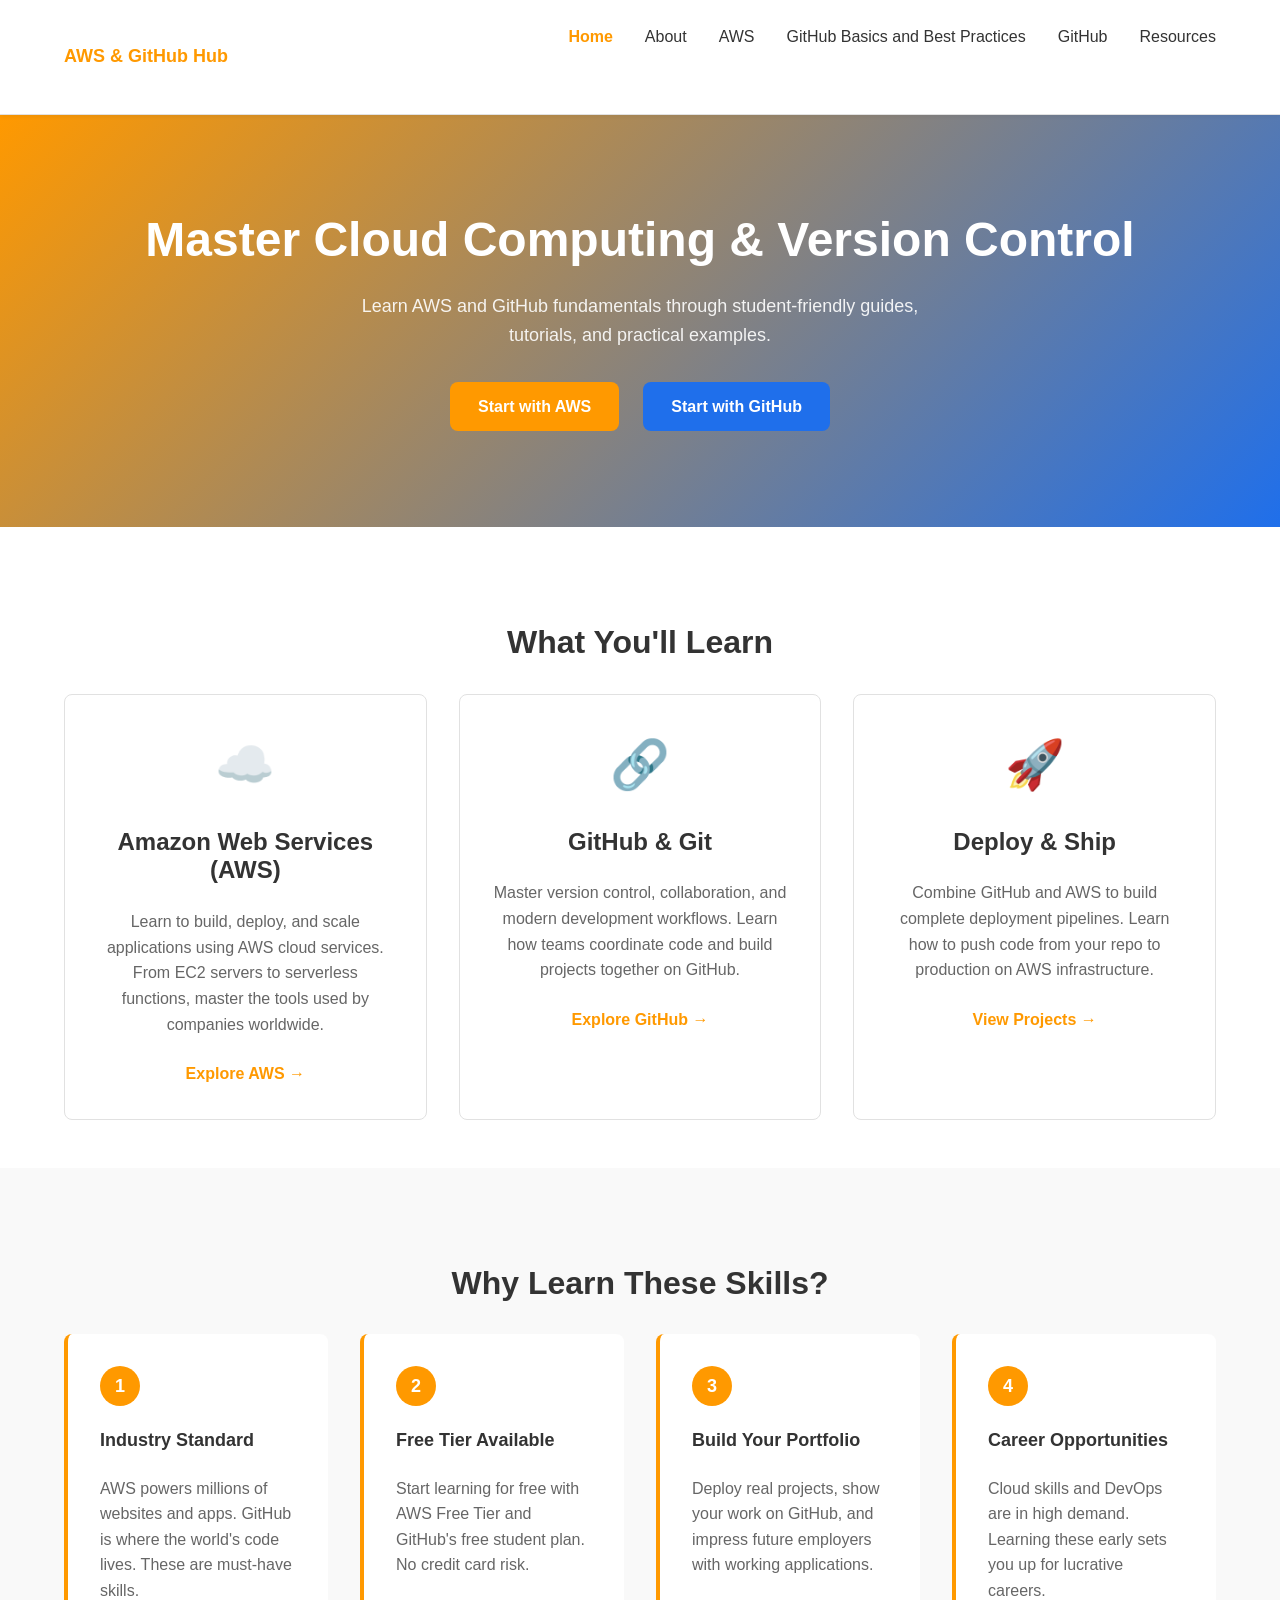
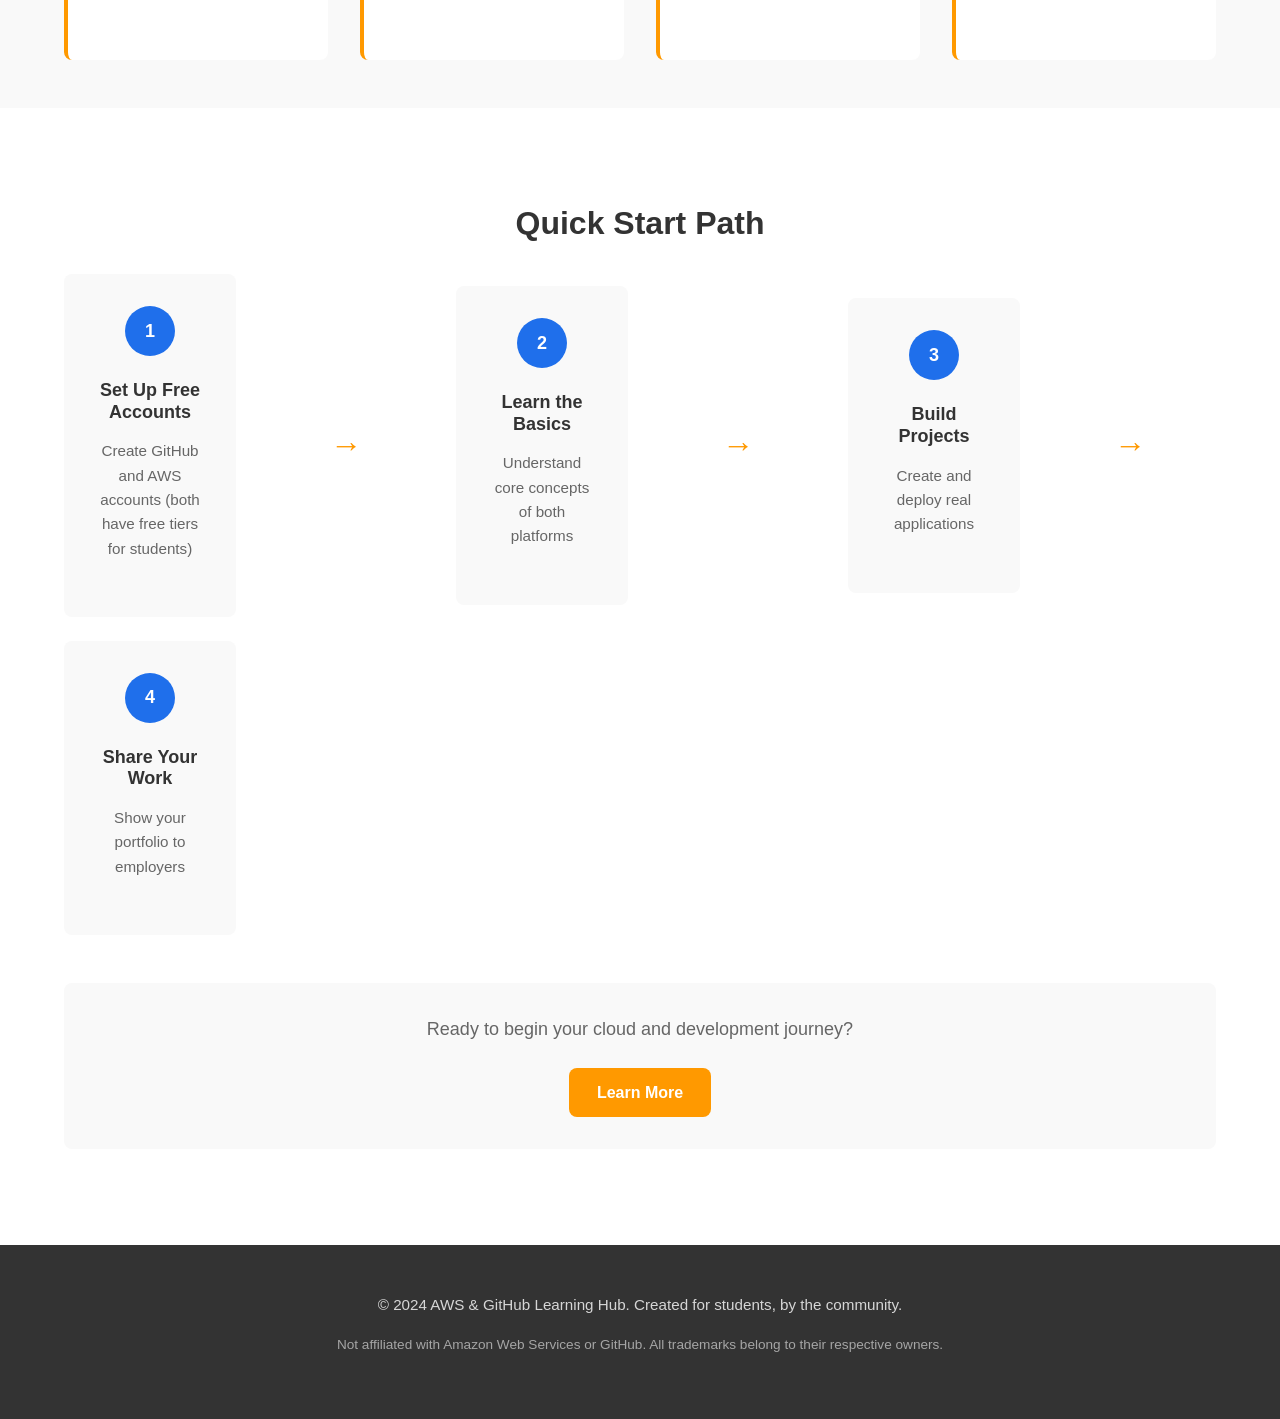
==== index.html @ fd75f3f4 "update index.html" ====
<!doctype html>
<html lang="en">
  <head>
    <meta charset="UTF-8" />
    <meta name="viewport" content="width=device-width, initial-scale=1.0" />
    <meta
      name="description"
      content="Learn AWS and GitHub - A comprehensive guide for students"
    />
    <title>AWS & GitHub Learning Hub | For Students</title>
    <link rel="stylesheet" href="styles.css" />
  </head>
  <body>
    <!-- Navigation -->
    <nav class="navbar">
      <div class="container">
        <div class="nav-wrapper">
          <a href="index.html" class="logo">AWS & GitHub Hub</a>
          <button class="menu-toggle" id="menuToggle" aria-label="Toggle menu">
            <span></span>
            <span></span>
            <span></span>
          </button>
          <ul class="nav-menu" id="navMenu">
            <li><a href="index.html">Home</a></li>
            <li><a href="about.html">About</a></li>
            <li><a href="aws.html">AWS</a></li>
            <li><a href="git.html">GitHub Basics and Best Practices</a></li>
            <li><a href="github.html">GitHub</a></li>
            <li><a href="resources.html">Resources</a></li>
          </ul>
        </div>
      </div>
    </nav>

    <!-- Hero Section -->
    <section class="hero">
      <div class="container">
        <div class="hero-content">
          <h1>Master Cloud Computing & Version Control</h1>
          <p>
            Learn AWS and GitHub fundamentals through student-friendly guides,
            tutorials, and practical examples.
          </p>
          <div class="hero-buttons">
            <a href="aws.html" class="btn btn-primary">Start with AWS</a>
            <a href="github.html" class="btn btn-secondary"
              >Start with GitHub</a
            >
          </div>
        </div>
      </div>
    </section>

    <!-- Quick Overview -->
    <section class="overview">
      <div class="container">
        <h2>What You'll Learn</h2>
        <div class="cards-grid">
          <!-- AWS Card -->
          <div class="card">
            <div class="card-icon">☁️</div>
            <h3>Amazon Web Services (AWS)</h3>
            <p>
              Learn to build, deploy, and scale applications using AWS cloud
              services. From EC2 servers to serverless functions, master the
              tools used by companies worldwide.
            </p>
            <a href="aws.html" class="card-link">Explore AWS →</a>
          </div>

          <!-- GitHub Card -->
          <div class="card">
            <div class="card-icon">🔗</div>
            <h3>GitHub & Git</h3>
            <p>
              Master version control, collaboration, and modern development
              workflows. Learn how teams coordinate code and build projects
              together on GitHub.
            </p>
            <a href="github.html" class="card-link">Explore GitHub →</a>
          </div>

          <!-- Integration Card -->
          <div class="card">
            <div class="card-icon">🚀</div>
            <h3>Deploy & Ship</h3>
            <p>
              Combine GitHub and AWS to build complete deployment pipelines.
              Learn how to push code from your repo to production on AWS
              infrastructure.
            </p>
            <a href="resources.html" class="card-link">View Projects →</a>
          </div>
        </div>
      </div>
    </section>

    <!-- Why Learn Section -->
    <section class="why-learn">
      <div class="container">
        <h2>Why Learn These Skills?</h2>
        <div class="reasons-grid">
          <div class="reason">
            <div class="reason-number">1</div>
            <h4>Industry Standard</h4>
            <p>
              AWS powers millions of websites and apps. GitHub is where the
              world's code lives. These are must-have skills.
            </p>
          </div>
          <div class="reason">
            <div class="reason-number">2</div>
            <h4>Free Tier Available</h4>
            <p>
              Start learning for free with AWS Free Tier and GitHub's free
              student plan. No credit card risk.
            </p>
          </div>
          <div class="reason">
            <div class="reason-number">3</div>
            <h4>Build Your Portfolio</h4>
            <p>
              Deploy real projects, show your work on GitHub, and impress future
              employers with working applications.
            </p>
          </div>
          <div class="reason">
            <div class="reason-number">4</div>
            <h4>Career Opportunities</h4>
            <p>
              Cloud skills and DevOps are in high demand. Learning these early
              sets you up for lucrative careers.
            </p>
          </div>
        </div>
      </div>
    </section>

    <!-- Getting Started -->
    <section class="getting-started">
      <div class="container">
        <h2>Quick Start Path</h2>
        <div class="path-steps">
          <div class="step">
            <div class="step-number">1</div>
            <h4>Set Up Free Accounts</h4>
            <p>
              Create GitHub and AWS accounts (both have free tiers for students)
            </p>
          </div>
          <div class="step-arrow">→</div>
          <div class="step">
            <div class="step-number">2</div>
            <h4>Learn the Basics</h4>
            <p>Understand core concepts of both platforms</p>
          </div>
          <div class="step-arrow">→</div>
          <div class="step">
            <div class="step-number">3</div>
            <h4>Build Projects</h4>
            <p>Create and deploy real applications</p>
          </div>
          <div class="step-arrow">→</div>
          <div class="step">
            <div class="step-number">4</div>
            <h4>Share Your Work</h4>
            <p>Show your portfolio to employers</p>
          </div>
        </div>
        <div class="cta-section">
          <p>Ready to begin your cloud and development journey?</p>
          <a href="about.html" class="btn btn-primary">Learn More</a>
        </div>
      </div>
    </section>

    <!-- Footer -->
    <footer class="footer">
      <div class="container">
        <p>
          &copy; 2024 AWS & GitHub Learning Hub. Created for students, by the
          community.
        </p>
        <p>
          Not affiliated with Amazon Web Services or GitHub. All trademarks
          belong to their respective owners.
        </p>
      </div>
    </footer>

    <script src="script.js"></script>
  </body>
</html>
---- styles.css ----
/* ========================================
   AWS & GitHub Learning Hub - Styles
   ======================================== */

/* ===== CSS Variables (Theming) ===== */
:root {
    /* Colors */
    --primary-color: #FF9900;
    --primary-dark: #E88D00;
    --secondary-color: #1f6feb;
    --secondary-dark: #1a5fd6;
    --text-dark: #333;
    --text-light: #666;
    --bg-light: #f9f9f9;
    --bg-white: #ffffff;
    --border-color: #e1e1e1;
    --success-color: #28a745;
    --accent-color: #0969da;
    
    /* Spacing */
    --spacing-xs: 0.5rem;
    --spacing-sm: 1rem;
    --spacing-md: 1.5rem;
    --spacing-lg: 2rem;
    --spacing-xl: 3rem;
    
    /* Typography */
    --font-family: -apple-system, BlinkMacSystemFont, 'Segoe UI', Roboto, 'Helvetica Neue', Arial, sans-serif;
    --font-size-base: 1rem;
    --font-size-lg: 1.125rem;
    --font-size-xl: 1.5rem;
    --font-size-2xl: 2rem;
    --font-size-3xl: 2.5rem;
    
    /* Border Radius */
    --border-radius: 8px;
    
    /* Transitions */
    --transition: all 0.3s ease;
}

/* ===== Reset & Base Styles ===== */
* {
    margin: 0;
    padding: 0;
    box-sizing: border-box;
}

html {
    scroll-behavior: smooth;
}

body {
    font-family: var(--font-family);
    color: var(--text-dark);
    background-color: var(--bg-white);
    line-height: 1.6;
}

.container {
    max-width: 1200px;
    margin: 0 auto;
    padding: 0 var(--spacing-md);
}

/* ===== Typography ===== */
h1, h2, h3, h4, h5, h6 {
    line-height: 1.2;
    margin-bottom: var(--spacing-md);
    color: var(--text-dark);
}

h1 {
    font-size: var(--font-size-3xl);
    font-weight: 700;
}

h2 {
    font-size: var(--font-size-2xl);
    font-weight: 700;
    margin-top: var(--spacing-xl);
}

h3 {
    font-size: var(--font-size-xl);
    font-weight: 600;
}

h4 {
    font-size: var(--font-size-lg);
    font-weight: 600;
}

p {
    margin-bottom: var(--spacing-md);
    color: var(--text-light);
    font-size: 1rem;
}

a {
    color: var(--secondary-color);
    text-decoration: none;
    transition: var(--transition);
}

a:hover {
    color: var(--secondary-dark);
}

ul, ol {
    margin-left: var(--spacing-lg);
    margin-bottom: var(--spacing-md);
}

li {
    margin-bottom: var(--spacing-sm);
}

code {
    background-color: var(--bg-light);
    padding: var(--spacing-xs) var(--spacing-sm);
    border-radius: 4px;
    font-family: 'Courier New', monospace;
    color: #c41e3a;
    font-size: 0.9rem;
}

/* ===== Navigation Bar ===== */
.navbar {
    background-color: var(--bg-white);
    border-bottom: 1px solid var(--border-color);
    position: sticky;
    top: 0;
    z-index: 100;
    box-shadow: 0 2px 4px rgba(0, 0, 0, 0.05);
}

.nav-wrapper {
    display: flex;
    justify-content: space-between;
    align-items: center;
    padding: var(--spacing-md) 0;
}

.logo {
    font-size: var(--font-size-lg);
    font-weight: 700;
    color: var(--primary-color);
    white-space: nowrap;
}

.logo:hover {
    color: var(--primary-dark);
}

.nav-menu {
    display: flex;
    list-style: none;
    gap: var(--spacing-lg);
}

.nav-menu a {
    color: var(--text-dark);
    font-weight: 500;
    transition: var(--transition);
}

.nav-menu a:hover {
    color: var(--primary-color);
}

.menu-toggle {
    display: none;
    flex-direction: column;
    background: none;
    border: none;
    cursor: pointer;
    gap: 5px;
    padding: var(--spacing-sm);
}

.menu-toggle span {
    width: 25px;
    height: 3px;
    background-color: var(--text-dark);
    border-radius: 2px;
    transition: var(--transition);
}

/* Mobile Navigation */
@media (max-width: 768px) {
    .menu-toggle {
        display: flex;
    }

    .nav-menu {
        position: absolute;
        top: 100%;
        left: 0;
        right: 0;
        flex-direction: column;
        background-color: var(--bg-white);
        border-bottom: 1px solid var(--border-color);
        gap: 0;
        max-height: 0;
        overflow: hidden;
        transition: max-height 0.3s ease;
    }

    .nav-menu.active {
        max-height: 300px;
    }

    .nav-menu li {
        padding: var(--spacing-sm) var(--spacing-md);
        border-bottom: 1px solid var(--border-color);
    }

    .nav-menu a {
        display: block;
    }

    .menu-toggle.active span:nth-child(1) {
        transform: rotate(45deg) translate(8px, 8px);
    }

    .menu-toggle.active span:nth-child(2) {
        opacity: 0;
    }

    .menu-toggle.active span:nth-child(3) {
        transform: rotate(-45deg) translate(7px, -7px);
    }
}

/* ===== Hero Section ===== */
.hero {
    background: linear-gradient(135deg, var(--primary-color) 0%, var(--secondary-color) 100%);
    color: white;
    padding: 6rem var(--spacing-md);
    text-align: center;
}

.hero h1 {
    color: white;
    font-size: 3rem;
    margin-bottom: var(--spacing-md);
}

.hero p {
    color: rgba(255, 255, 255, 0.9);
    font-size: var(--font-size-lg);
    margin-bottom: var(--spacing-lg);
    max-width: 600px;
    margin-left: auto;
    margin-right: auto;
}

.hero-buttons {
    display: flex;
    gap: var(--spacing-md);
    justify-content: center;
    flex-wrap: wrap;
}

/* ===== Page Hero (subpages) ===== */
.page-hero {
    background: linear-gradient(135deg, var(--secondary-color) 0%, #0969da 100%);
    color: white;
    padding: 4rem var(--spacing-md);
    text-align: center;
}

.page-hero h1 {
    color: white;
    font-size: 2.5rem;
    margin-bottom: var(--spacing-md);
}

.page-hero p {
    color: rgba(255, 255, 255, 0.9);
    font-size: var(--font-size-lg);
}

/* ===== Buttons ===== */
.btn {
    display: inline-block;
    padding: 12px 28px;
    border-radius: var(--border-radius);
    font-weight: 600;
    font-size: var(--font-size-base);
    text-align: center;
    cursor: pointer;
    transition: var(--transition);
    border: none;
    text-decoration: none;
}

.btn-primary {
    background-color: var(--primary-color);
    color: white;
}

.btn-primary:hover {
    background-color: var(--primary-dark);
    transform: translateY(-2px);
    box-shadow: 0 4px 12px rgba(255, 153, 0, 0.3);
}

.btn-secondary {
    background-color: var(--secondary-color);
    color: white;
}

.btn-secondary:hover {
    background-color: var(--secondary-dark);
    transform: translateY(-2px);
    box-shadow: 0 4px 12px rgba(31, 111, 235, 0.3);
}

.button-group {
    display: flex;
    gap: var(--spacing-md);
    justify-content: center;
    flex-wrap: wrap;
    margin-top: var(--spacing-lg);
}

/* ===== Cards Grid ===== */
.cards-grid {
    display: grid;
    grid-template-columns: repeat(auto-fit, minmax(300px, 1fr));
    gap: var(--spacing-lg);
    margin-top: var(--spacing-lg);
}

.card {
    background-color: var(--bg-white);
    border: 1px solid var(--border-color);
    border-radius: var(--border-radius);
    padding: var(--spacing-lg);
    text-align: center;
    transition: var(--transition);
}

.card:hover {
    transform: translateY(-8px);
    box-shadow: 0 8px 24px rgba(0, 0, 0, 0.1);
}

.card-icon {
    font-size: 3rem;
    margin-bottom: var(--spacing-md);
}

.card h3 {
    margin-bottom: var(--spacing-md);
}

.card p {
    margin-bottom: var(--spacing-md);
}

.card-link {
    display: inline-block;
    color: var(--primary-color);
    font-weight: 600;
    transition: var(--transition);
}

.card-link:hover {
    color: var(--primary-dark);
}

/* ===== Overview Section ===== */
.overview {
    padding: var(--spacing-xl) var(--spacing-md);
    background-color: var(--bg-white);
}

.overview h2 {
    text-align: center;
}

/* ===== Why Learn Section ===== */
.why-learn {
    padding: var(--spacing-xl) var(--spacing-md);
    background-color: var(--bg-light);
}

.why-learn h2 {
    text-align: center;
}

.reasons-grid {
    display: grid;
    grid-template-columns: repeat(auto-fit, minmax(250px, 1fr));
    gap: var(--spacing-lg);
    margin-top: var(--spacing-lg);
}

.reason {
    background-color: var(--bg-white);
    padding: var(--spacing-lg);
    border-radius: var(--border-radius);
    border-left: 4px solid var(--primary-color);
}

.reason-number {
    display: inline-flex;
    align-items: center;
    justify-content: center;
    width: 40px;
    height: 40px;
    background-color: var(--primary-color);
    color: white;
    border-radius: 50%;
    font-weight: 700;
    font-size: var(--font-size-lg);
    margin-bottom: var(--spacing-md);
}

/* ===== Getting Started Section ===== */
.getting-started {
    padding: var(--spacing-xl) var(--spacing-md);
    background-color: var(--bg-white);
}

.getting-started h2 {
    text-align: center;
}

.path-steps {
    display: grid;
    grid-template-columns: repeat(auto-fit, minmax(150px, 1fr));
    gap: var(--spacing-md);
    margin: var(--spacing-lg) 0;
    align-items: center;
}

.step {
    background-color: var(--bg-light);
    padding: var(--spacing-lg);
    border-radius: var(--border-radius);
    text-align: center;
}

.step-number {
    display: inline-flex;
    align-items: center;
    justify-content: center;
    width: 50px;
    height: 50px;
    background-color: var(--secondary-color);
    color: white;
    border-radius: 50%;
    font-weight: 700;
    font-size: var(--font-size-lg);
    margin-bottom: var(--spacing-md);
}

.step h4 {
    margin-bottom: var(--spacing-sm);
}

.step p {
    font-size: 0.95rem;
}

.step-arrow {
    text-align: center;
    font-size: 2rem;
    color: var(--primary-color);
}

.cta-section {
    text-align: center;
    margin-top: var(--spacing-xl);
    padding: var(--spacing-lg);
    background-color: var(--bg-light);
    border-radius: var(--border-radius);
}

.cta-section p {
    font-size: var(--font-size-lg);
    margin-bottom: var(--spacing-md);
}

/* ===== Content Section ===== */
.content-section {
    padding: var(--spacing-xl) var(--spacing-md);
}

.section-content {
    max-width: 800px;
    margin: 0 auto;
}

/* ===== Learning Paths ===== */
.learning-paths {
    padding: var(--spacing-xl) var(--spacing-md);
    background-color: var(--bg-light);
}

.path-card {
    background-color: var(--bg-white);
    padding: var(--spacing-lg);
    border-radius: var(--border-radius);
    margin-bottom: var(--spacing-lg);
    border: 1px solid var(--border-color);
}

.path-card h4 {
    color: var(--primary-color);
    margin-bottom: var(--spacing-md);
}

.path-card ul {
    list-style-position: inside;
}

.path-card li {
    margin-bottom: var(--spacing-sm);
}

/* ===== Audience Grid ===== */
.audience-grid {
    display: grid;
    grid-template-columns: repeat(auto-fit, minmax(220px, 1fr));
    gap: var(--spacing-lg);
    margin-top: var(--spacing-lg);
}

.audience-item {
    background-color: var(--bg-light);
    padding: var(--spacing-lg);
    border-radius: var(--border-radius);
    text-align: center;
}

.audience-item h4 {
    margin-bottom: var(--spacing-md);
}

/* ===== Requirements Grid ===== */
.requirements-grid {
    display: grid;
    grid-template-columns: repeat(auto-fit, minmax(200px, 1fr));
    gap: var(--spacing-lg);
    margin-top: var(--spacing-lg);
}

.requirement {
    background-color: var(--bg-white);
    padding: var(--spacing-lg);
    border-radius: var(--border-radius);
    border: 1px solid var(--border-color);
    text-align: center;
}

.requirement h4 {
    color: var(--secondary-color);
    margin-bottom: var(--spacing-sm);
}

/* ===== Concept Boxes ===== */
.concept-box {
    background-color: var(--bg-light);
    padding: var(--spacing-lg);
    margin-bottom: var(--spacing-lg);
    border-radius: var(--border-radius);
    border-left: 4px solid var(--secondary-color);
}

.concept-box h4 {
    margin-bottom: var(--spacing-md);
    color: var(--secondary-color);
}

.concept-box p {
    margin-bottom: var(--spacing-md);
}

.concept-box p:last-child {
    margin-bottom: 0;
}

/* ===== Service Cards ===== */
.service-card {
    background-color: var(--bg-light);
    padding: var(--spacing-lg);
    margin-bottom: var(--spacing-lg);
    border-radius: var(--border-radius);
    border-left: 4px solid var(--primary-color);
}

.service-card h4 {
    color: var(--primary-color);
    margin-bottom: var(--spacing-md);
}

.service-card p {
    margin-bottom: var(--spacing-md);
}

.service-card p:last-child {
    margin-bottom: 0;
}

/* ===== Free Tier Section ===== */
.free-tier-grid {
    display: grid;
    grid-template-columns: repeat(auto-fit, minmax(200px, 1fr));
    gap: var(--spacing-lg);
    margin: var(--spacing-lg) 0;
}

.free-tier-item {
    background-color: var(--bg-white);
    padding: var(--spacing-lg);
    border-radius: var(--border-radius);
    border: 2px solid var(--success-color);
    text-align: center;
}

.free-tier-item h4 {
    color: var(--success-color);
    margin-bottom: var(--spacing-md);
}

/* ===== Steps Vertical ===== */
.steps-vertical {
    max-width: 700px;
    margin: var(--spacing-lg) auto;
}

.step-item {
    padding: var(--spacing-lg);
    margin-bottom: var(--spacing-lg);
    background-color: var(--bg-light);
    border-radius: var(--border-radius);
    border-left: 4px solid var(--secondary-color);
}

.step-item h4 {
    color: var(--secondary-color);
    margin-bottom: var(--spacing-md);
}

/* ===== Tips Grid ===== */
.tips-grid {
    display: grid;
    grid-template-columns: repeat(auto-fit, minmax(250px, 1fr));
    gap: var(--spacing-lg);
    margin-top: var(--spacing-lg);
}

.tip {
    background-color: var(--bg-white);
    padding: var(--spacing-lg);
    border-radius: var(--border-radius);
    border: 1px solid var(--border-color);
}

.tip h4 {
    color: var(--primary-color);
    margin-bottom: var(--spacing-md);
}

/* ===== Command Block ===== */
.command-block {
    background-color: #282c34;
    color: #abb2bf;
    padding: var(--spacing-lg);
    border-radius: var(--border-radius);
    margin-bottom: var(--spacing-lg);
    overflow-x: auto;
}

.command-block h4 {
    color: #61dafb;
    margin-bottom: var(--spacing-md);
}

.command-block code {
    background-color: transparent;
    color: #61dafb;
    padding: 0;
    font-size: 1rem;
    display: block;
    margin-bottom: var(--spacing-sm);
}

.command-block code:last-of-type {
    margin-bottom: 0;
}

/* ===== Workflow Steps ===== */
.workflow-step {
    background-color: var(--bg-light);
    padding: var(--spacing-lg);
    margin-bottom: var(--spacing-lg);
    border-radius: var(--border-radius);
    display: flex;
    gap: var(--spacing-lg);
}

.workflow-number {
    display: flex;
    align-items: center;
    justify-content: center;
    width: 60px;
    height: 60px;
    background-color: var(--primary-color);
    color: white;
    border-radius: 50%;
    font-size: var(--font-size-xl);
    font-weight: 700;
    flex-shrink: 0;
}

.workflow-step h4 {
    margin-bottom: var(--spacing-sm);
}

/* ===== Feature Cards ===== */
.feature-card {
    background-color: var(--bg-light);
    padding: var(--spacing-lg);
    margin-bottom: var(--spacing-lg);
    border-radius: var(--border-radius);
    border: 1px solid var(--border-color);
}

.feature-card h4 {
    color: var(--secondary-color);
    margin-bottom: var(--spacing-md);
}

/* ===== Resource Cards ===== */
.resource-card {
    background-color: var(--bg-light);
    padding: var(--spacing-lg);
    margin-bottom: var(--spacing-lg);
    border-radius: var(--border-radius);
    border: 1px solid var(--border-color);
}

.resource-card h4 {
    color: var(--secondary-color);
    margin-bottom: var(--spacing-sm);
}

.resource-card p {
    margin-bottom: var(--spacing-md);
}

.resource-link {
    display: inline-block;
    color: var(--primary-color);
    font-weight: 600;
    transition: var(--transition);
}

.resource-link:hover {
    color: var(--primary-dark);
    text-decoration: underline;
}

/* ===== Tools Grid ===== */
.tools-grid {
    display: grid;
    grid-template-columns: repeat(auto-fit, minmax(180px, 1fr));
    gap: var(--spacing-lg);
    margin-top: var(--spacing-lg);
}

.tool-item {
    background-color: var(--bg-white);
    padding: var(--spacing-lg);
    border-radius: var(--border-radius);
    border: 1px solid var(--border-color);
    text-align: center;
    transition: var(--transition);
}

.tool-item:hover {
    border-color: var(--primary-color);
    box-shadow: 0 4px 12px rgba(255, 153, 0, 0.1);
}

.tool-item h4 {
    margin-bottom: var(--spacing-md);
}

.tool-item a {
    display: inline-block;
    color: var(--primary-color);
    font-weight: 600;
    transition: var(--transition);
}

.tool-item a:hover {
    color: var(--primary-dark);
}

/* ===== Creator Card ===== */
.creator-card {
    background-color: var(--bg-white);
    padding: var(--spacing-lg);
    border-radius: var(--border-radius);
    margin-bottom: var(--spacing-lg);
    border-left: 4px solid var(--secondary-color);
}

.creator-card h4 {
    color: var(--secondary-color);
    margin-bottom: var(--spacing-sm);
}

/* ===== Book Card ===== */
.book-card {
    background-color: var(--bg-light);
    padding: var(--spacing-lg);
    border-radius: var(--border-radius);
    margin-bottom: var(--spacing-lg);
    border: 1px solid var(--border-color);
}

.book-card h4 {
    color: var(--secondary-color);
    margin-bottom: var(--spacing-sm);
}

/* ===== Tip List ===== */
.tip-list {
    display: grid;
    grid-template-columns: repeat(auto-fit, minmax(280px, 1fr));
    gap: var(--spacing-lg);
}

.tip-item {
    background-color: var(--bg-white);
    padding: var(--spacing-lg);
    border-radius: var(--border-radius);
    border: 1px solid var(--border-color);
}

.tip-item h4 {
    color: var(--success-color);
    margin-bottom: var(--spacing-md);
}

/* ===== Footer ===== */
.footer {
    background-color: var(--text-dark);
    color: white;
    text-align: center;
    padding: var(--spacing-xl) var(--spacing-md);
    margin-top: var(--spacing-xl);
}

.footer p {
    color: rgba(255, 255, 255, 0.8);
    font-size: 0.95rem;
    margin-bottom: var(--spacing-sm);
}

.footer p:last-child {
    font-size: 0.85rem;
    opacity: 0.7;
}

/* ===== Responsive Design ===== */
@media (max-width: 768px) {
    :root {
        --font-size-3xl: 2rem;
        --font-size-2xl: 1.75rem;
        --spacing-xl: 2rem;
        --spacing-lg: 1.5rem;
    }

    h1 {
        font-size: 2rem;
    }

    h2 {
        font-size: 1.5rem;
    }

    .hero {
        padding: 3rem var(--spacing-md);
    }

    .hero h1 {
        font-size: 2rem;
    }

    .hero p {
        font-size: 1rem;
    }

    .hero-buttons {
        flex-direction: column;
    }

    .hero-buttons .btn {
        width: 100%;
    }

    .page-hero h1 {
        font-size: 1.75rem;
    }

    .path-steps {
        grid-template-columns: 1fr;
    }

    .step-arrow {
        display: none;
    }

    .button-group {
        flex-direction: column;
    }

    .button-group .btn {
        width: 100%;
    }

    .workflow-step {
        flex-direction: column;
        gap: var(--spacing-md);
    }

    .workflow-number {
        width: 50px;
        height: 50px;
        font-size: 1.2rem;
    }

    .cards-grid,
    .reasons-grid,
    .audience-grid,
    .requirements-grid,
    .free-tier-grid,
    .tips-grid,
    .tools-grid {
        grid-template-columns: 1fr;
    }

    code {
        font-size: 0.85rem;
        word-break: break-word;
    }

    .command-block code {
        font-size: 0.85rem;
    }
}

@media (max-width: 480px) {
    .container {
        padding: 0 var(--spacing-sm);
    }

    h1 {
        font-size: 1.5rem;
    }

    h2 {
        font-size: 1.25rem;
    }

    .hero h1 {
        font-size: 1.5rem;
    }

    .page-hero h1 {
        font-size: 1.5rem;
    }

    .hero p {
        font-size: 0.95rem;
    }

    .btn {
        padding: 10px 20px;
        font-size: 0.9rem;
    }

    ul, ol {
        margin-left: var(--spacing-lg);
    }

    .nav-menu li {
        padding: var(--spacing-sm);
    }
}

/* ===== Utility Classes ===== */
.text-center {
    text-align: center;
}

.mt-1 { margin-top: var(--spacing-sm); }
.mt-2 { margin-top: var(--spacing-md); }
.mt-3 { margin-top: var(--spacing-lg); }
.mt-4 { margin-top: var(--spacing-xl); }

.mb-1 { margin-bottom: var(--spacing-sm); }
.mb-2 { margin-bottom: var(--spacing-md); }
.mb-3 { margin-bottom: var(--spacing-lg); }
.mb-4 { margin-bottom: var(--spacing-xl); }

.p-1 { padding: var(--spacing-sm); }
.p-2 { padding: var(--spacing-md); }
.p-3 { padding: var(--spacing-lg); }
.p-4 { padding: var(--spacing-xl); }
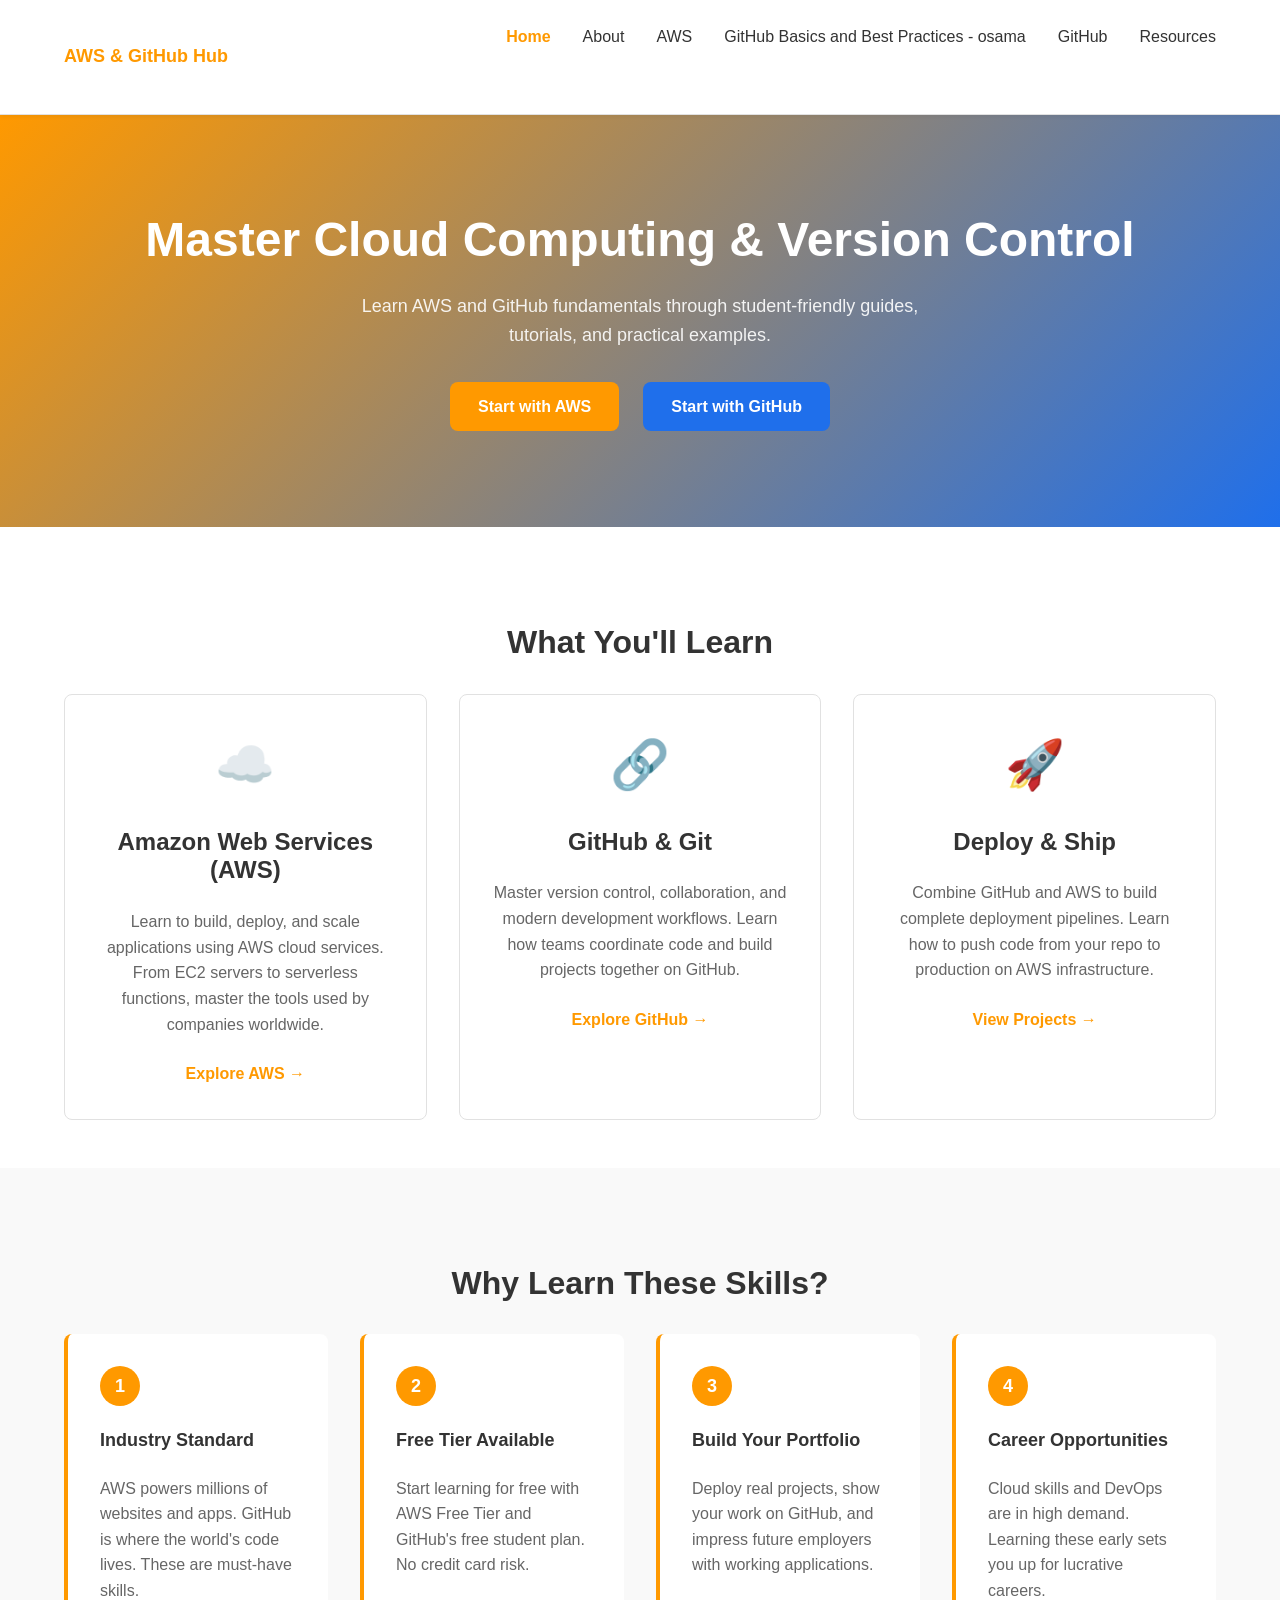
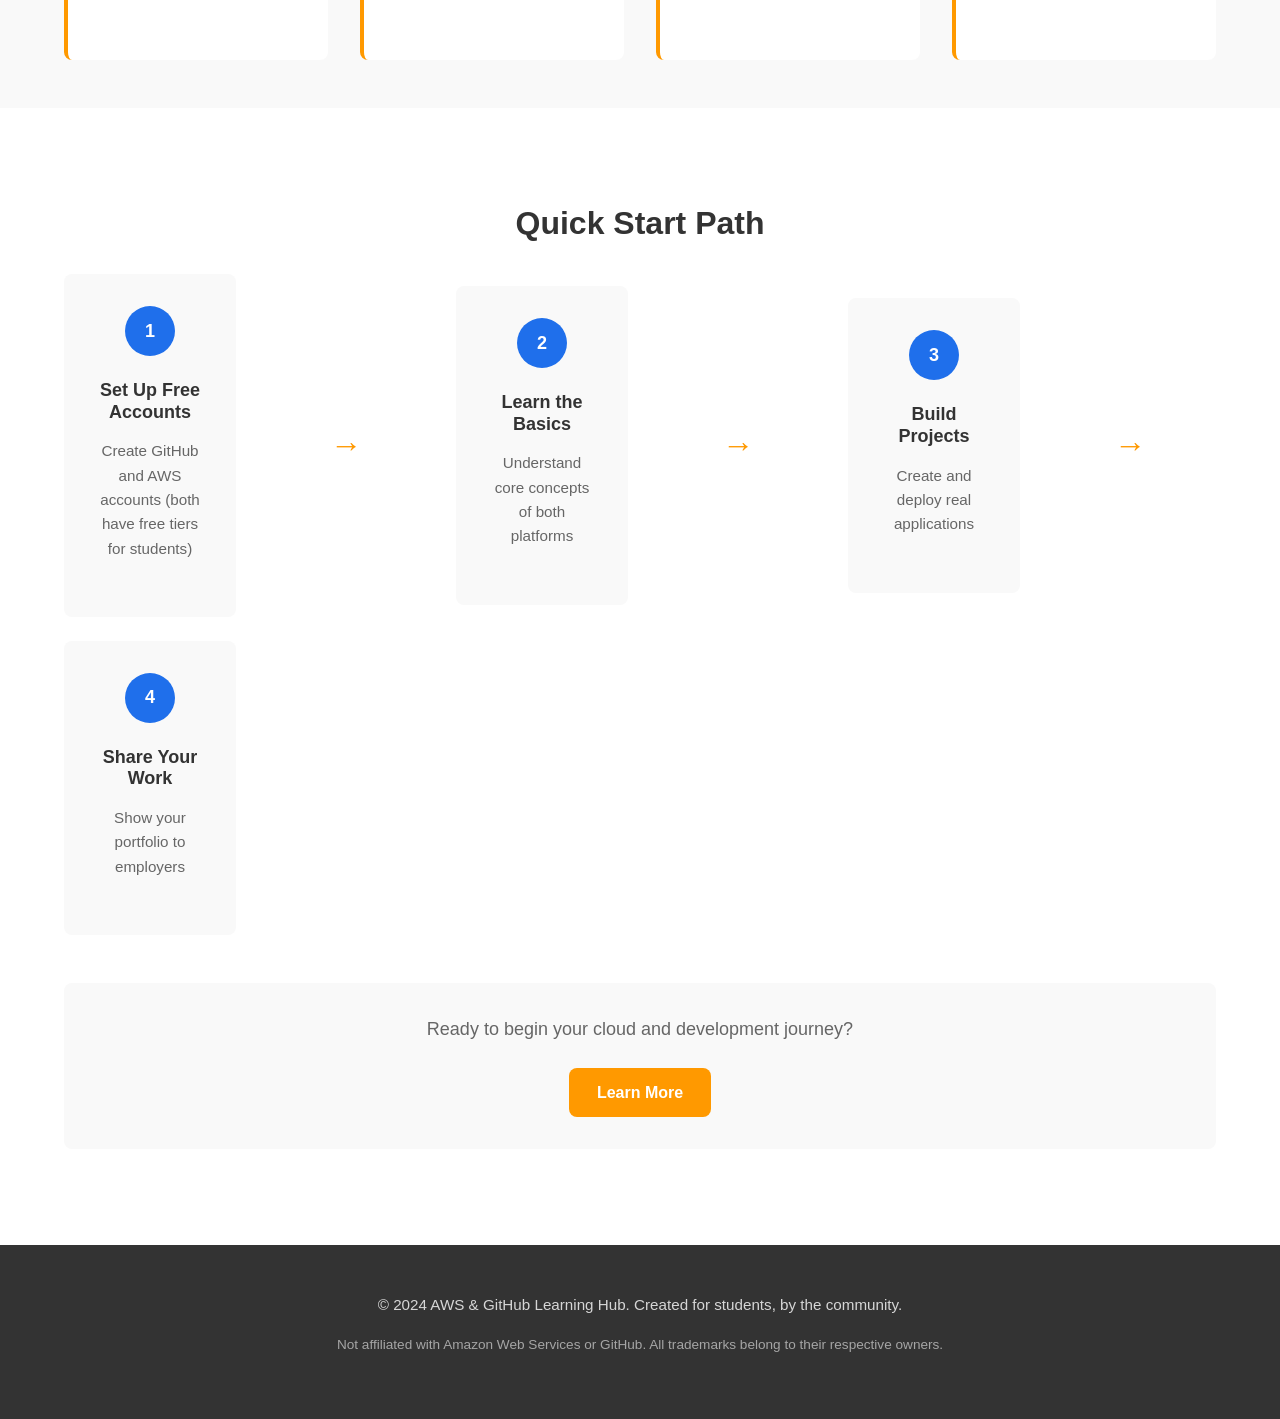
==== commit e2834ed7: "update" ====
--- a/index.html
+++ b/index.html
@@ -25,7 +25,7 @@
             <li><a href="index.html">Home</a></li>
             <li><a href="about.html">About</a></li>
             <li><a href="aws.html">AWS</a></li>
-            <li><a href="git.html">GitHub Basics and Best Practices</a></li>
+            <li><a href="git.html">GitHub Basics and Best Practices - osama</a></li>
             <li><a href="github.html">GitHub</a></li>
             <li><a href="resources.html">Resources</a></li>
           </ul>
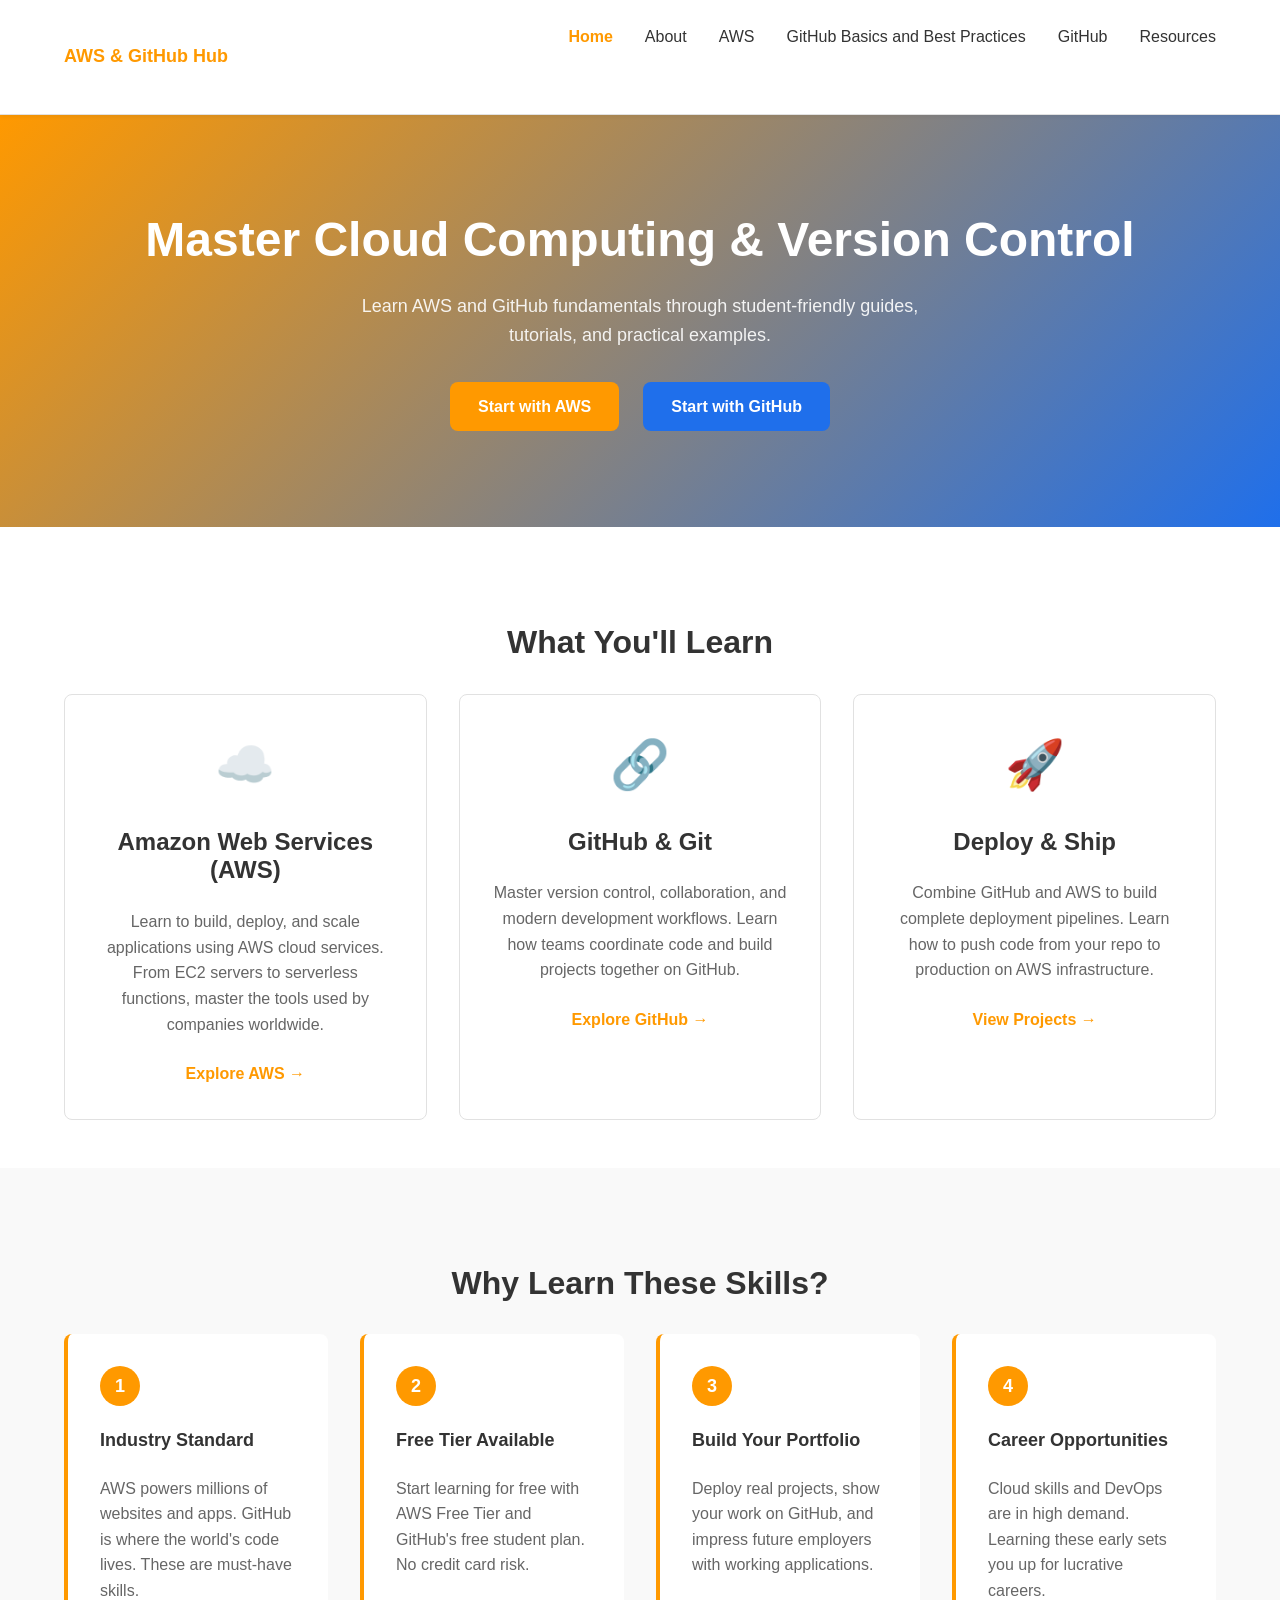
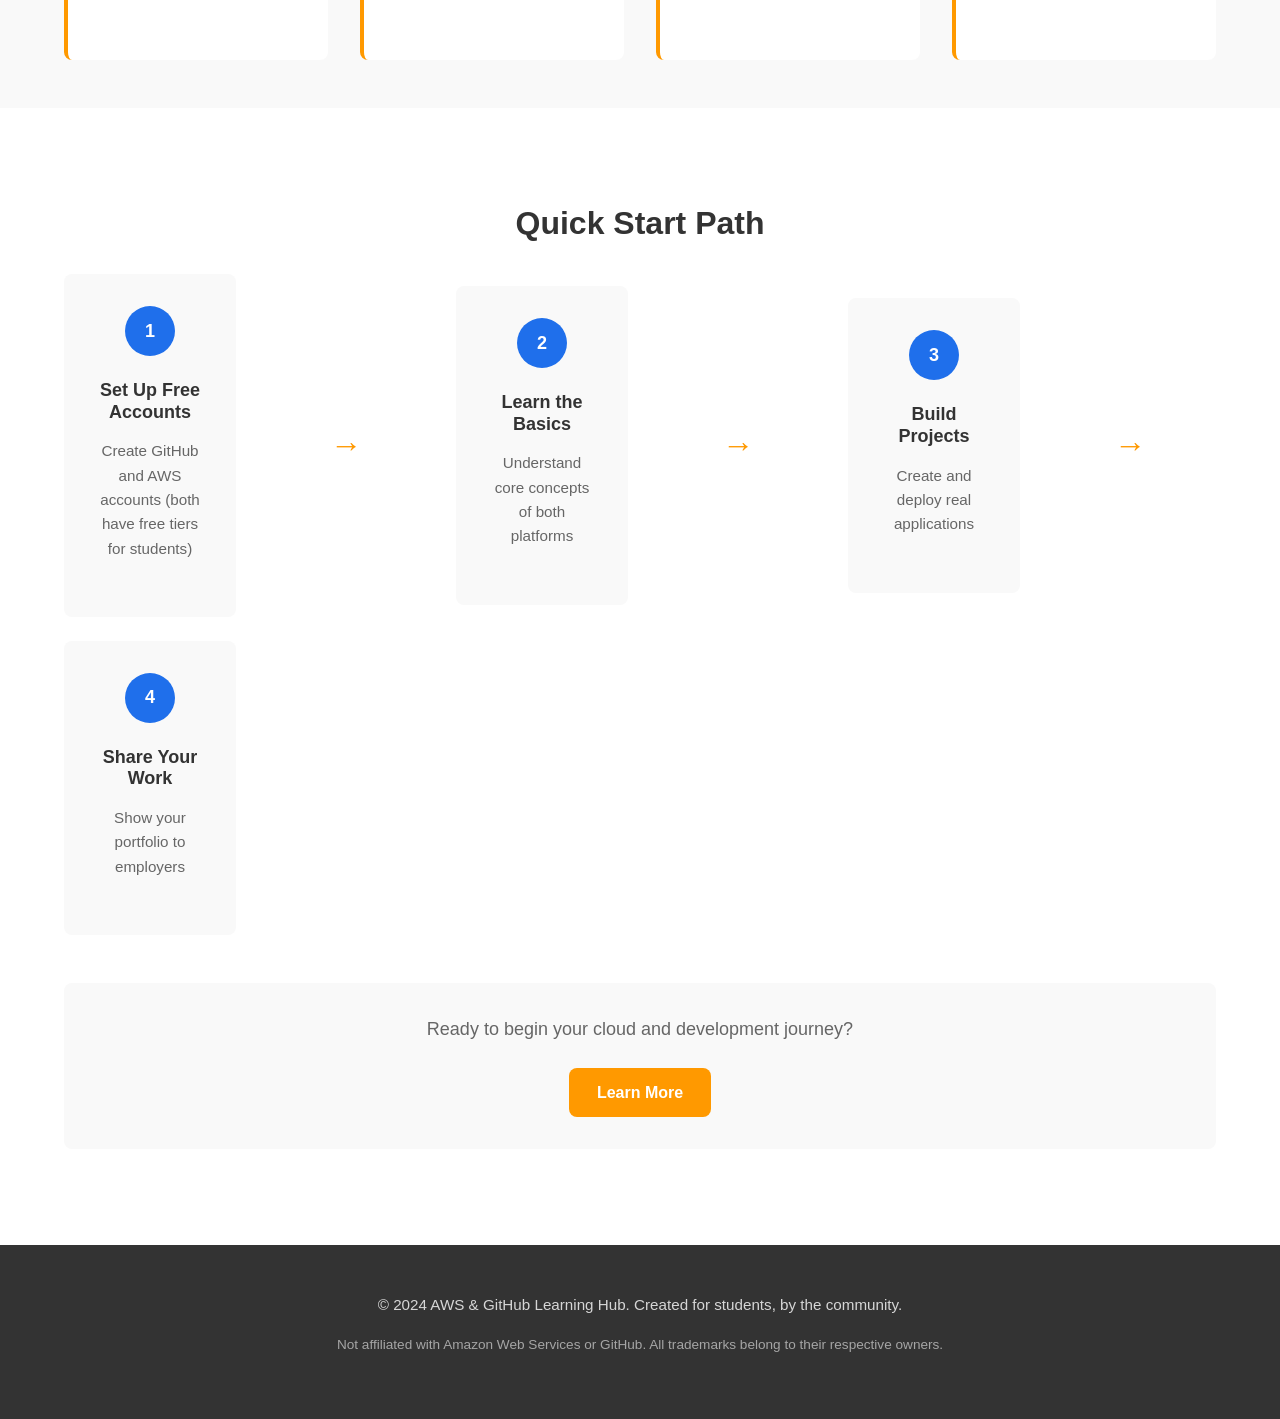
==== commit d981f77b: "update" ====
--- a/index.html
+++ b/index.html
@@ -25,7 +25,7 @@
             <li><a href="index.html">Home</a></li>
             <li><a href="about.html">About</a></li>
             <li><a href="aws.html">AWS</a></li>
-            <li><a href="git.html">GitHub Basics and Best Practices - osama</a></li>
+            <li><a href="git.html">GitHub Basics and Best Practices  </a></li>
             <li><a href="github.html">GitHub</a></li>
             <li><a href="resources.html">Resources</a></li>
           </ul>
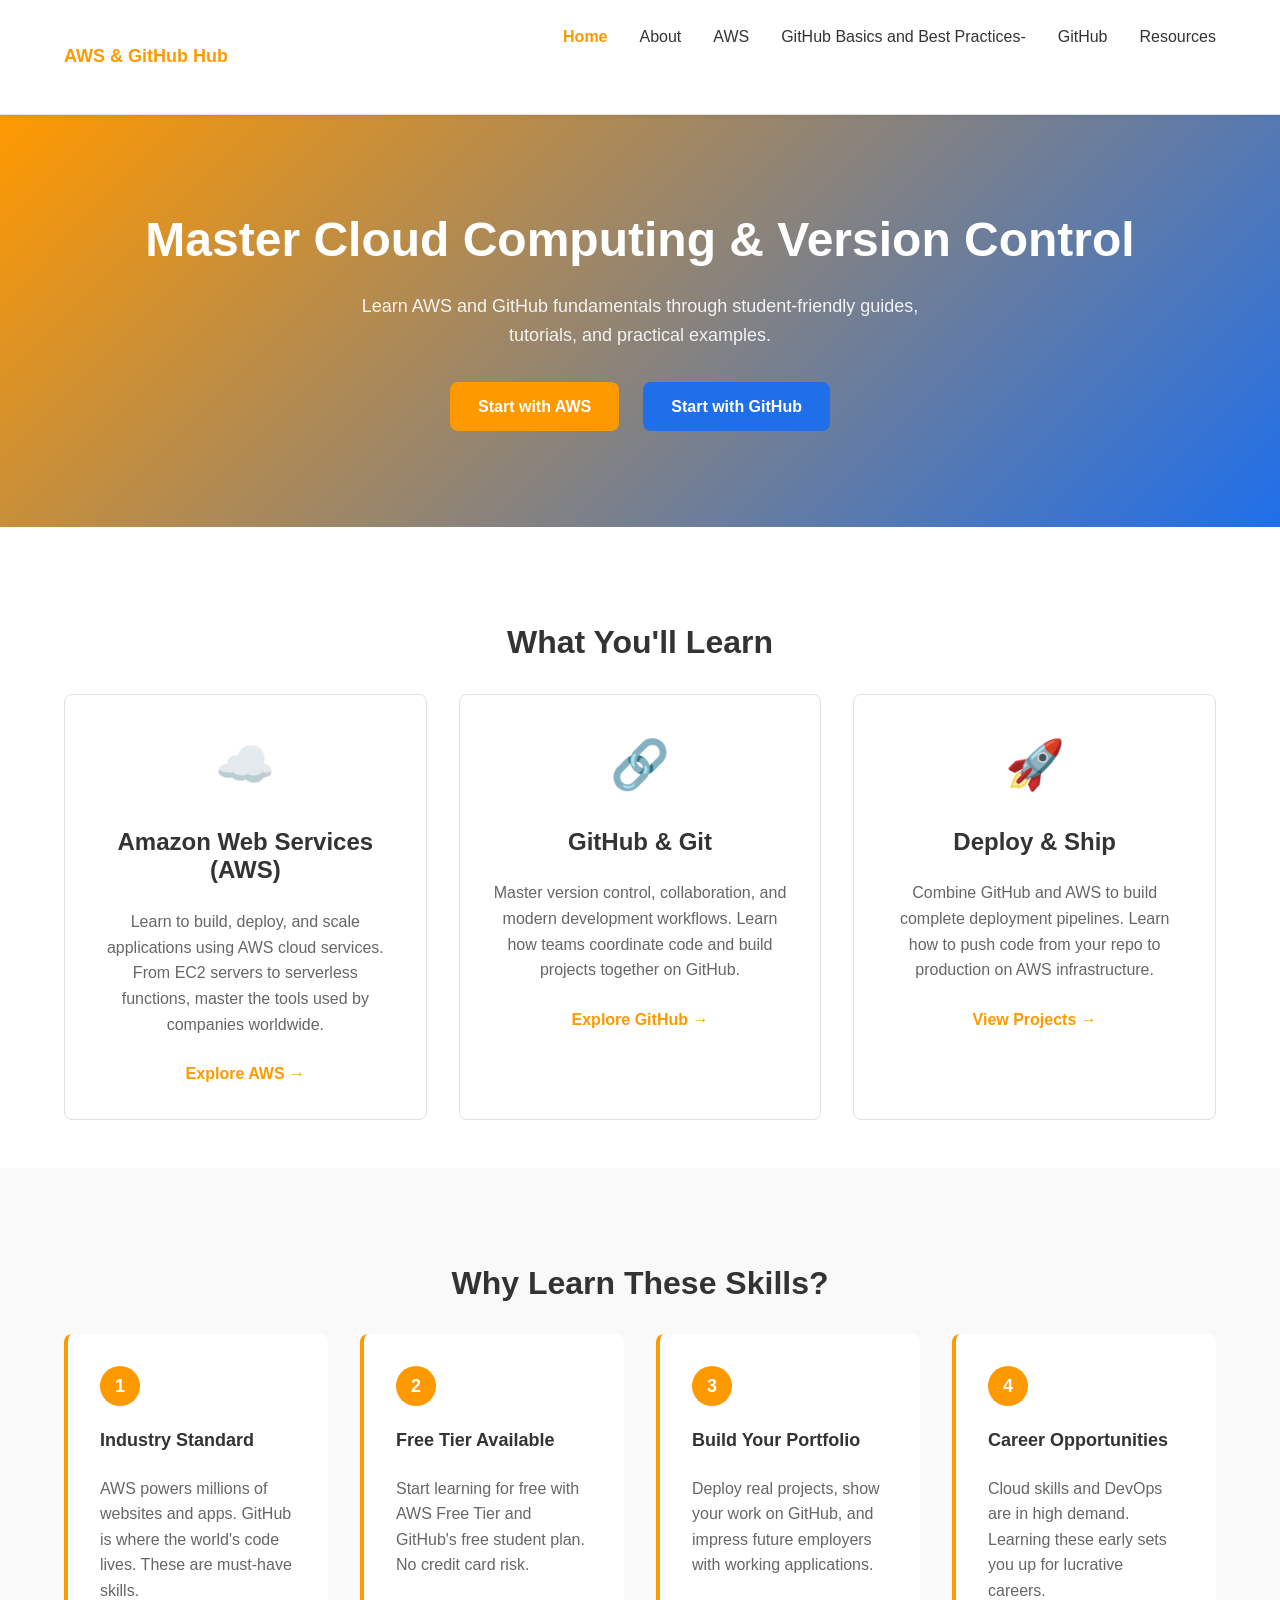
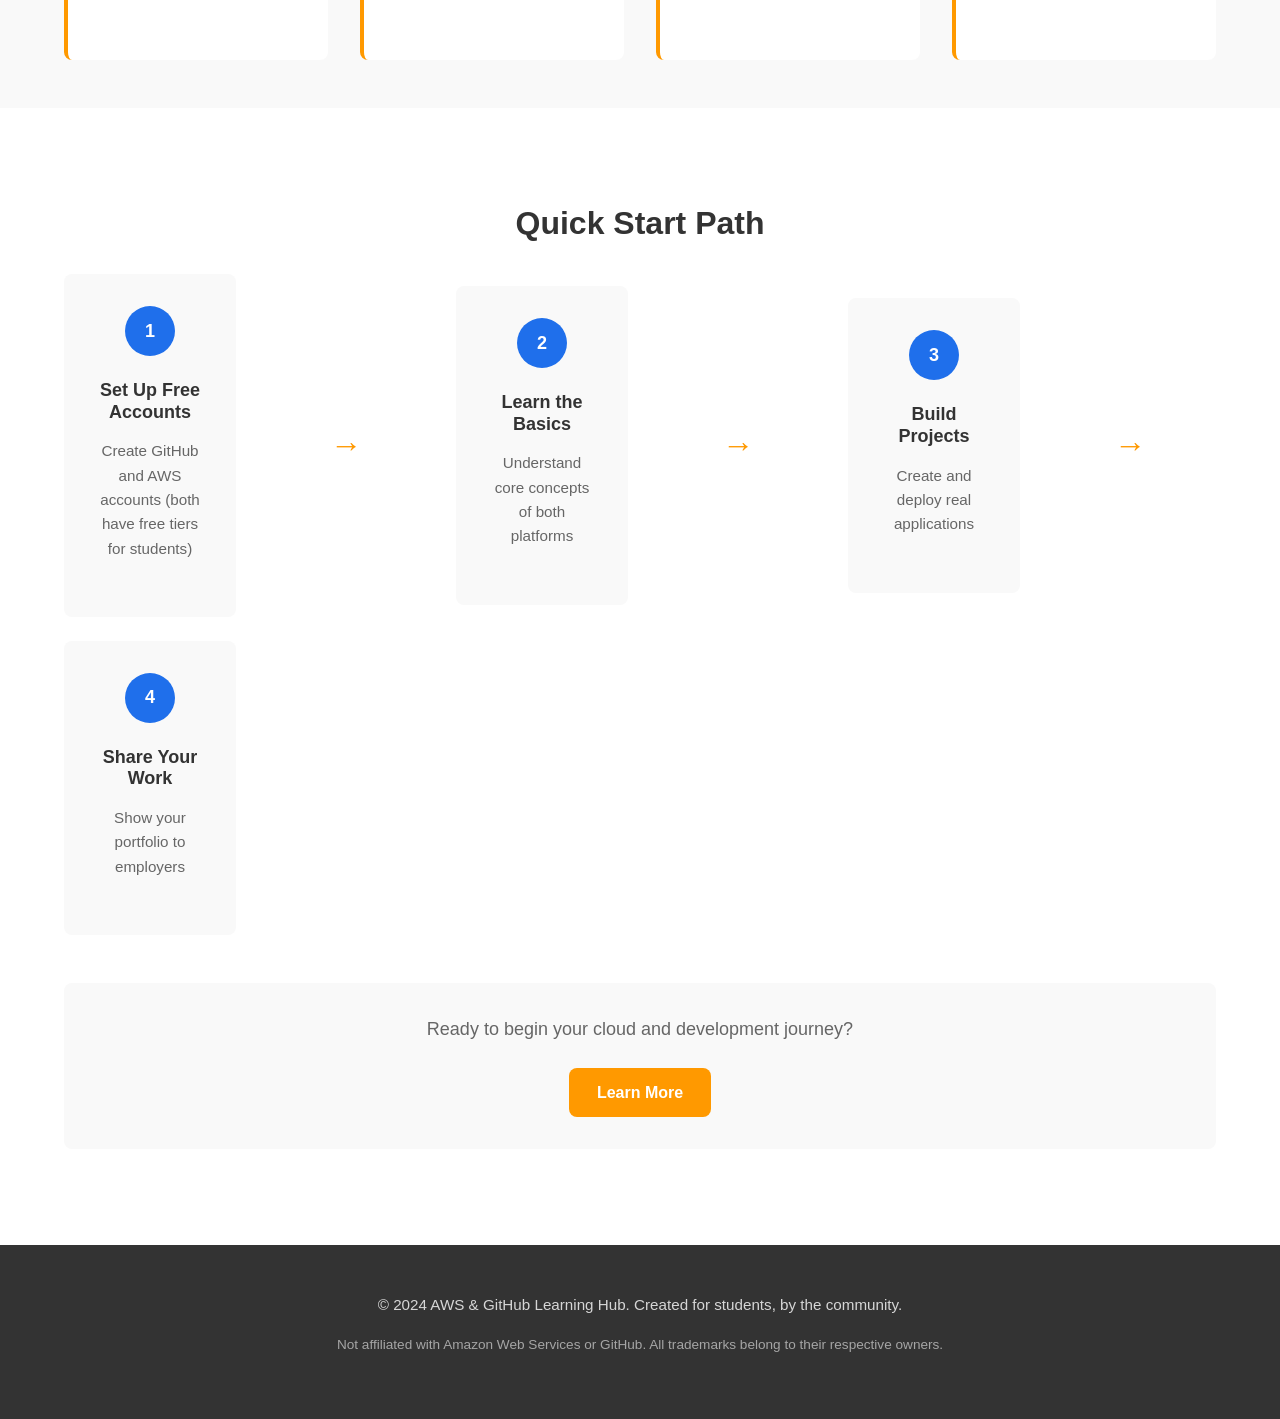
==== commit 8aa66bf7: "up" ====
--- a/index.html
+++ b/index.html
@@ -25,7 +25,7 @@
             <li><a href="index.html">Home</a></li>
             <li><a href="about.html">About</a></li>
             <li><a href="aws.html">AWS</a></li>
-            <li><a href="git.html">GitHub Basics and Best Practices  </a></li>
+            <li><a href="git.html">GitHub Basics and Best Practices-</a></li>
             <li><a href="github.html">GitHub</a></li>
             <li><a href="resources.html">Resources</a></li>
           </ul>
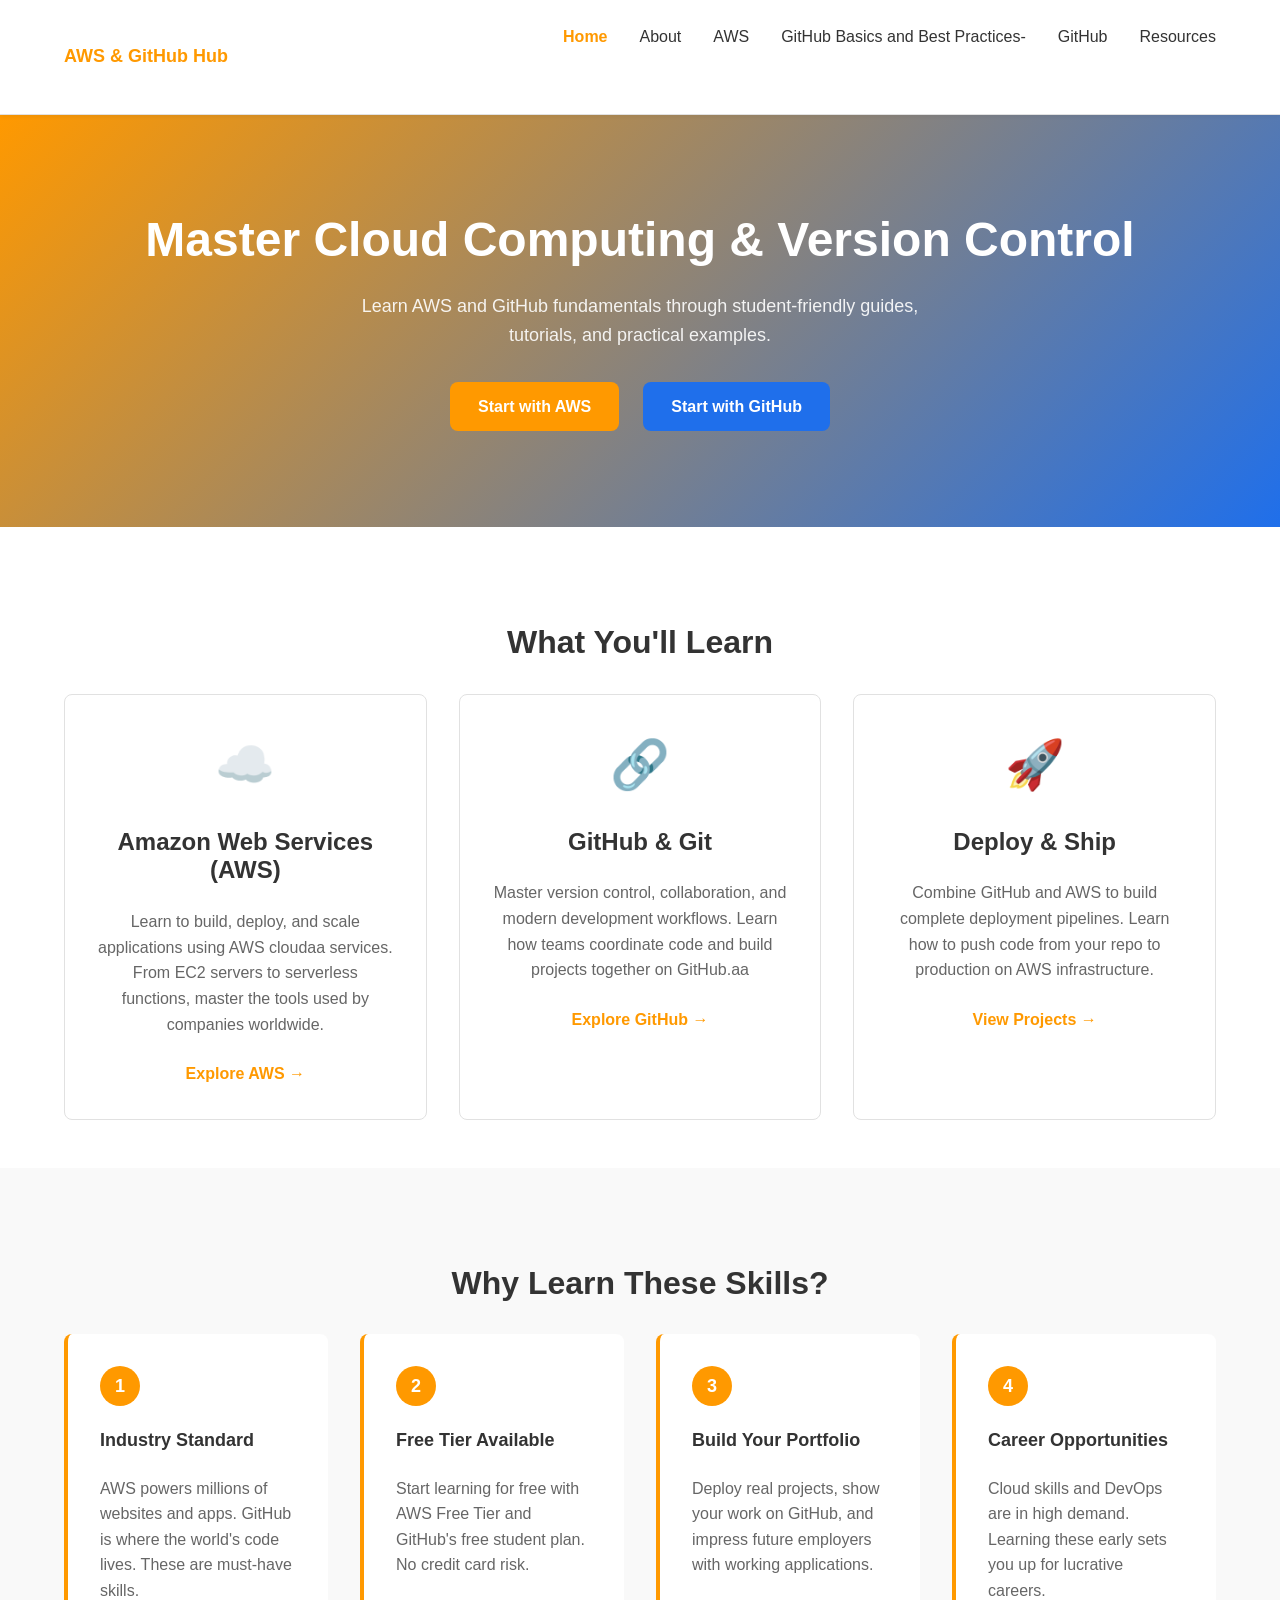
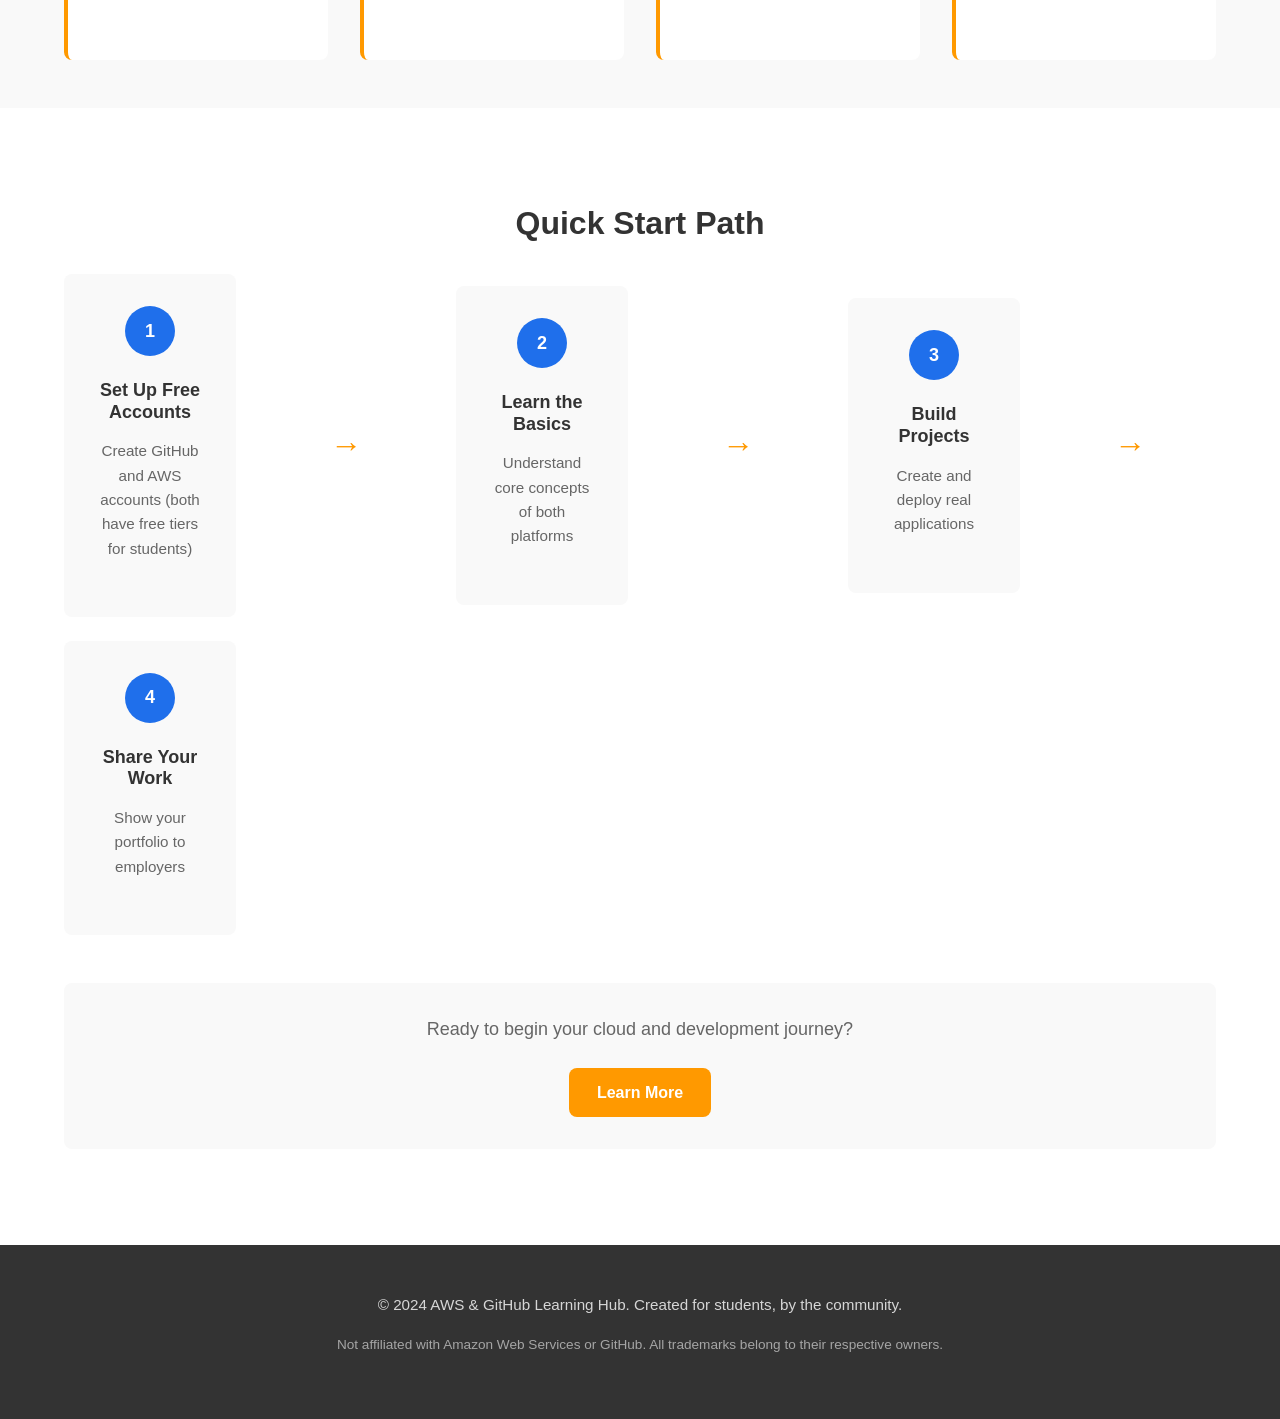
==== commit 9642e0a7: "update index" ====
--- a/index.html
+++ b/index.html
@@ -62,7 +62,7 @@
             <div class="card-icon">☁️</div>
             <h3>Amazon Web Services (AWS)</h3>
             <p>
-              Learn to build, deploy, and scale applications using AWS cloud
+              Learn to build, deploy, and scale applications using AWS cloudaa
               services. From EC2 servers to serverless functions, master the
               tools used by companies worldwide.
             </p>
@@ -76,7 +76,7 @@
             <p>
               Master version control, collaboration, and modern development
               workflows. Learn how teams coordinate code and build projects
-              together on GitHub.
+              together on GitHub.aa
             </p>
             <a href="github.html" class="card-link">Explore GitHub →</a>
           </div>
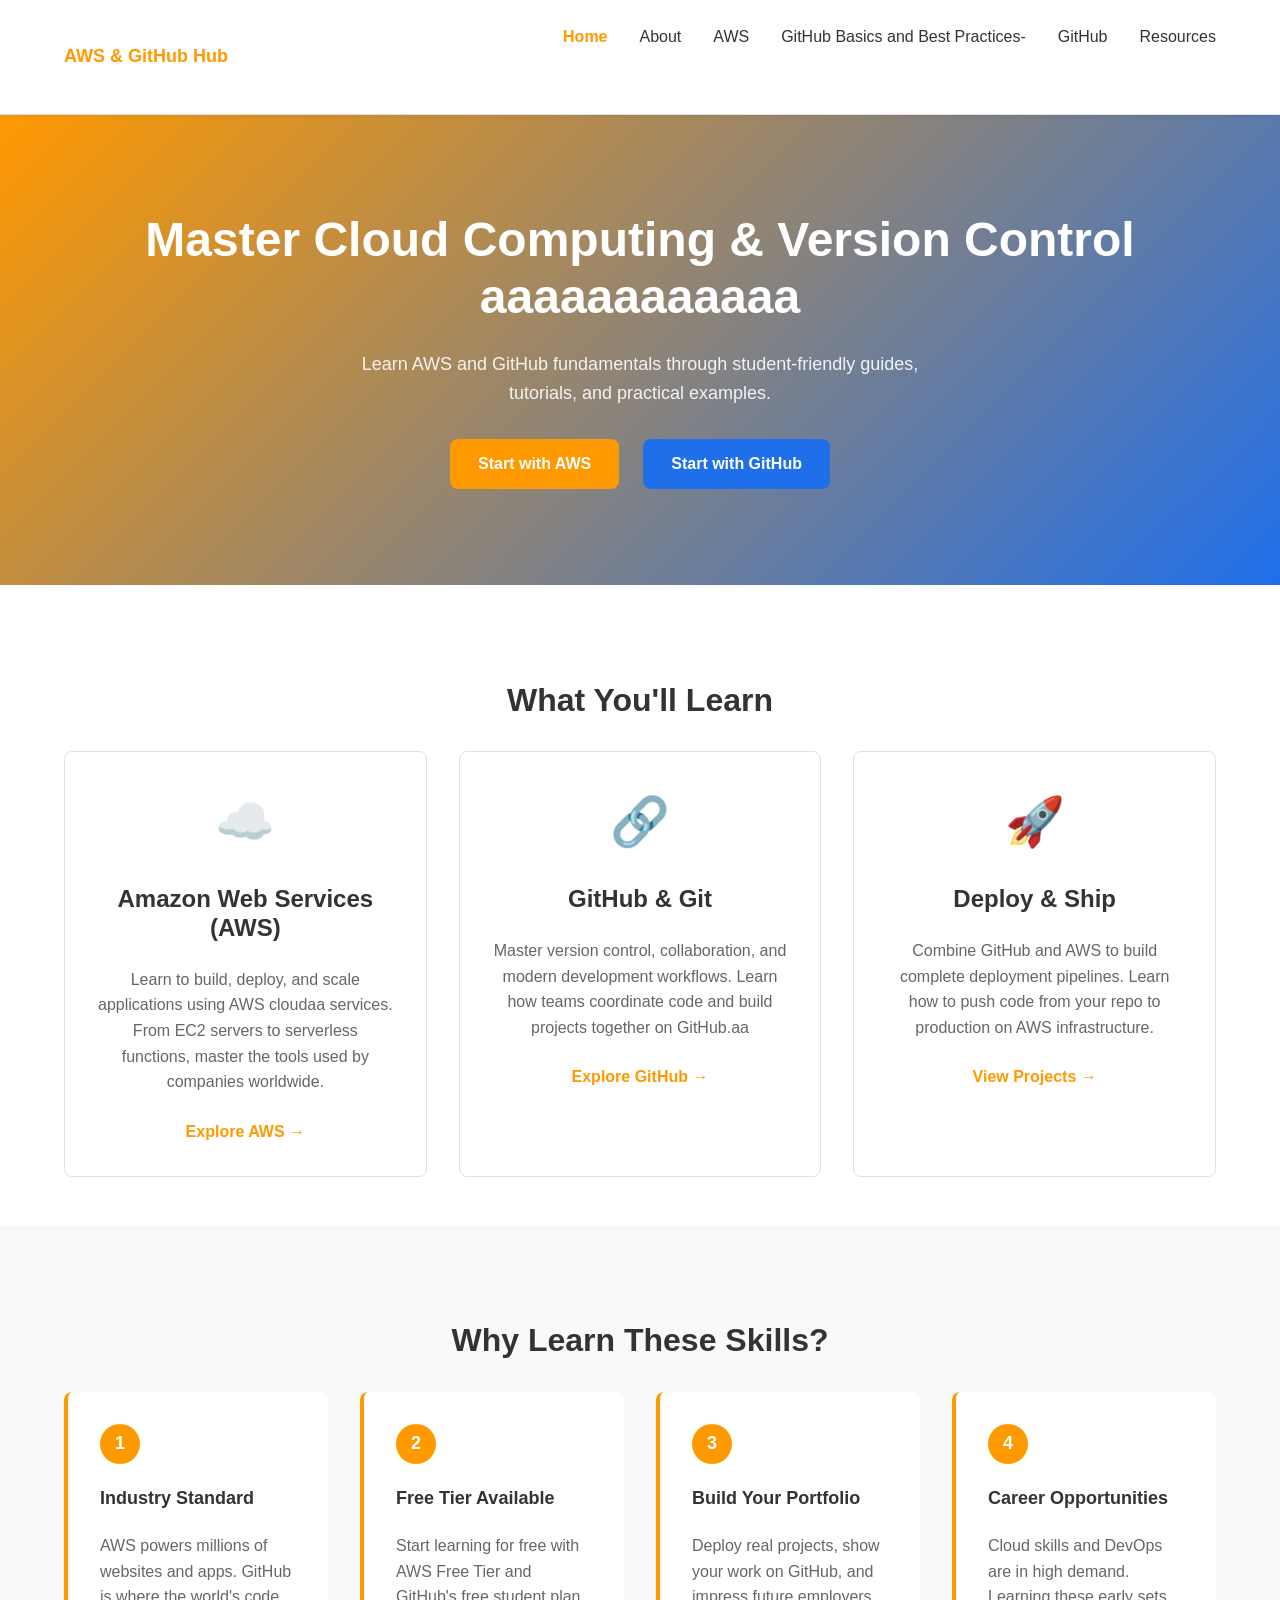
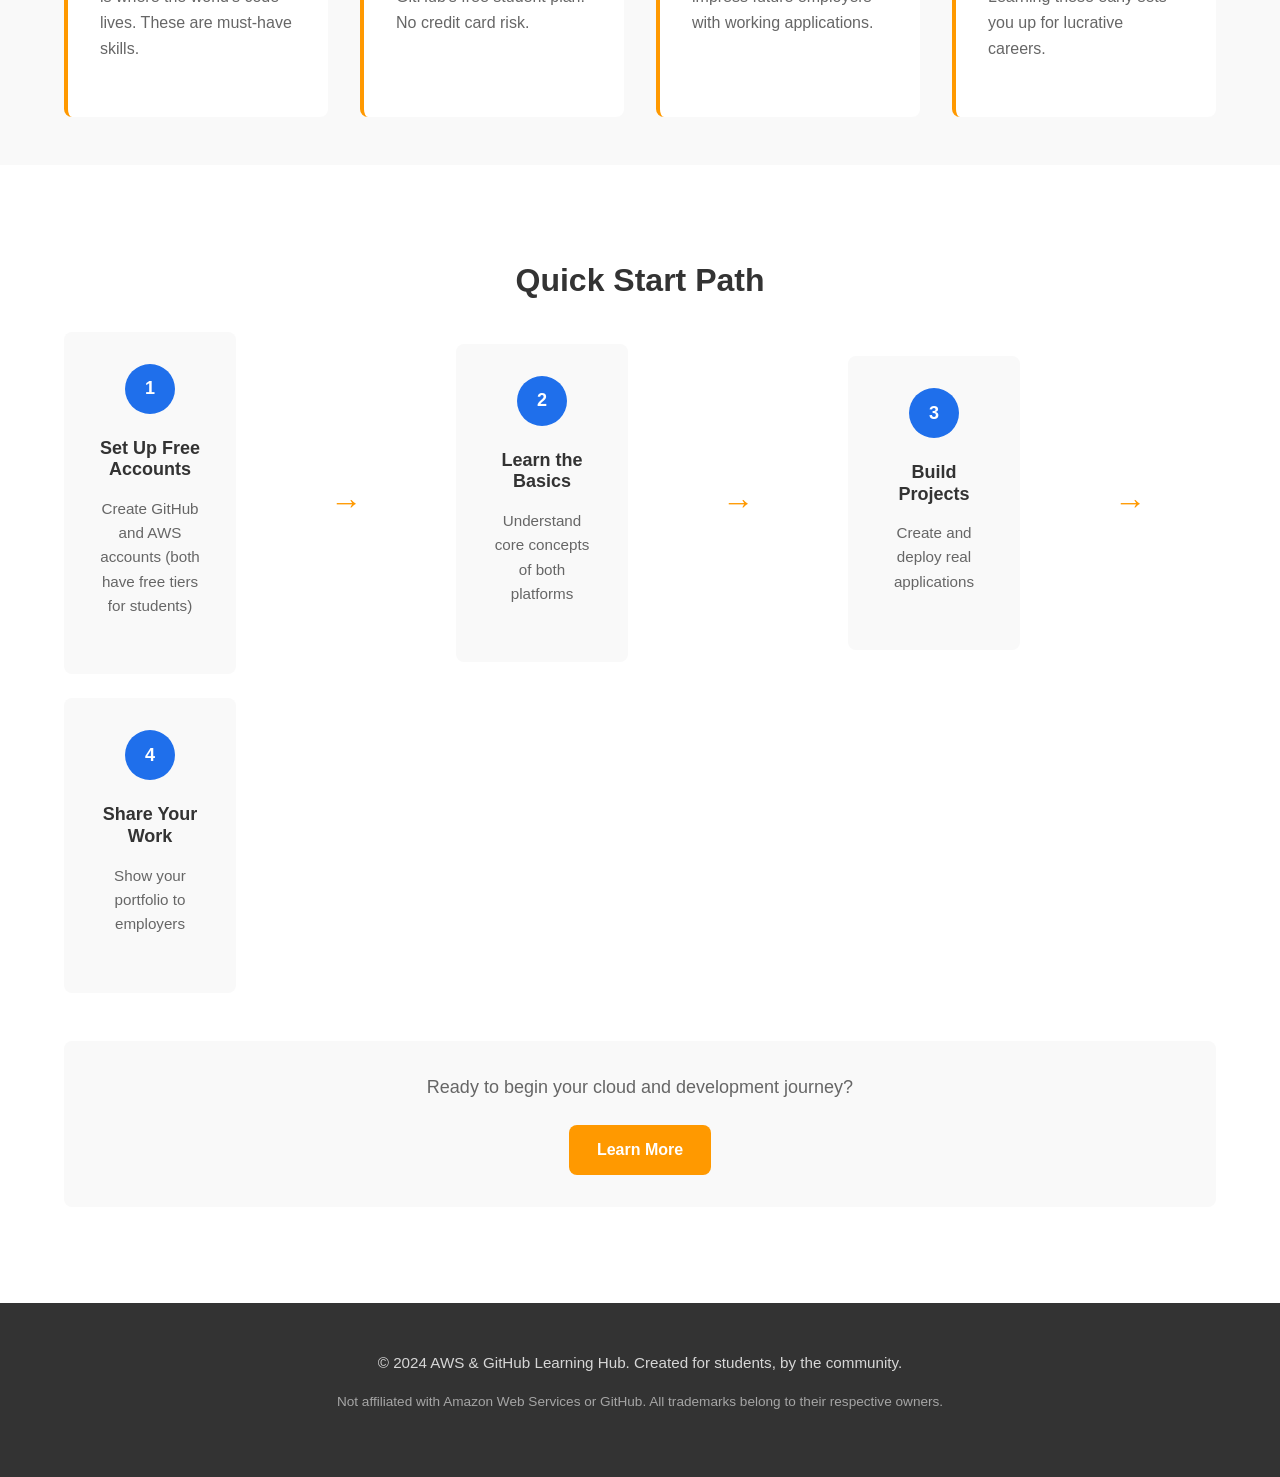
==== commit cfaeacd0: "update index" ====
--- a/index.html
+++ b/index.html
@@ -37,7 +37,7 @@
     <section class="hero">
       <div class="container">
         <div class="hero-content">
-          <h1>Master Cloud Computing & Version Control</h1>
+          <h1>Master Cloud Computing & Version Control aaaaaaaaaaaa</h1>
           <p>
             Learn AWS and GitHub fundamentals through student-friendly guides,
             tutorials, and practical examples.
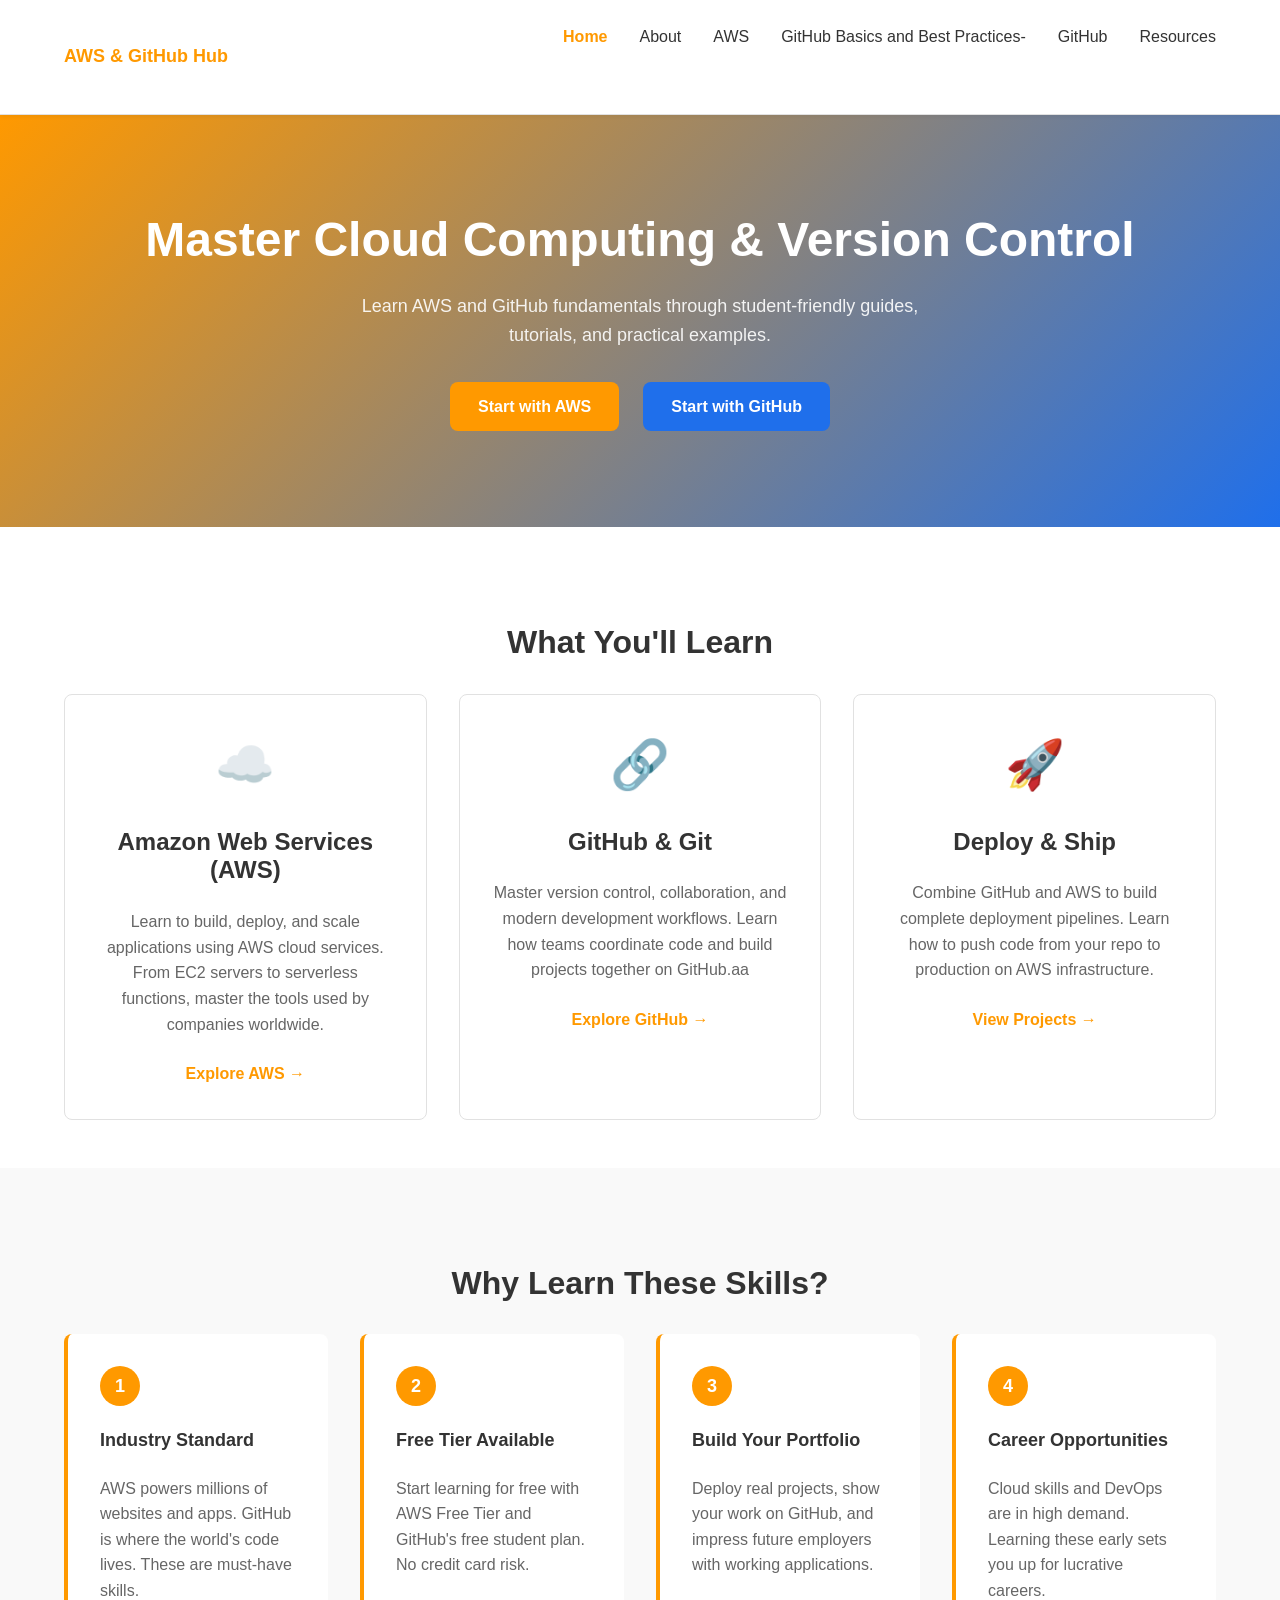
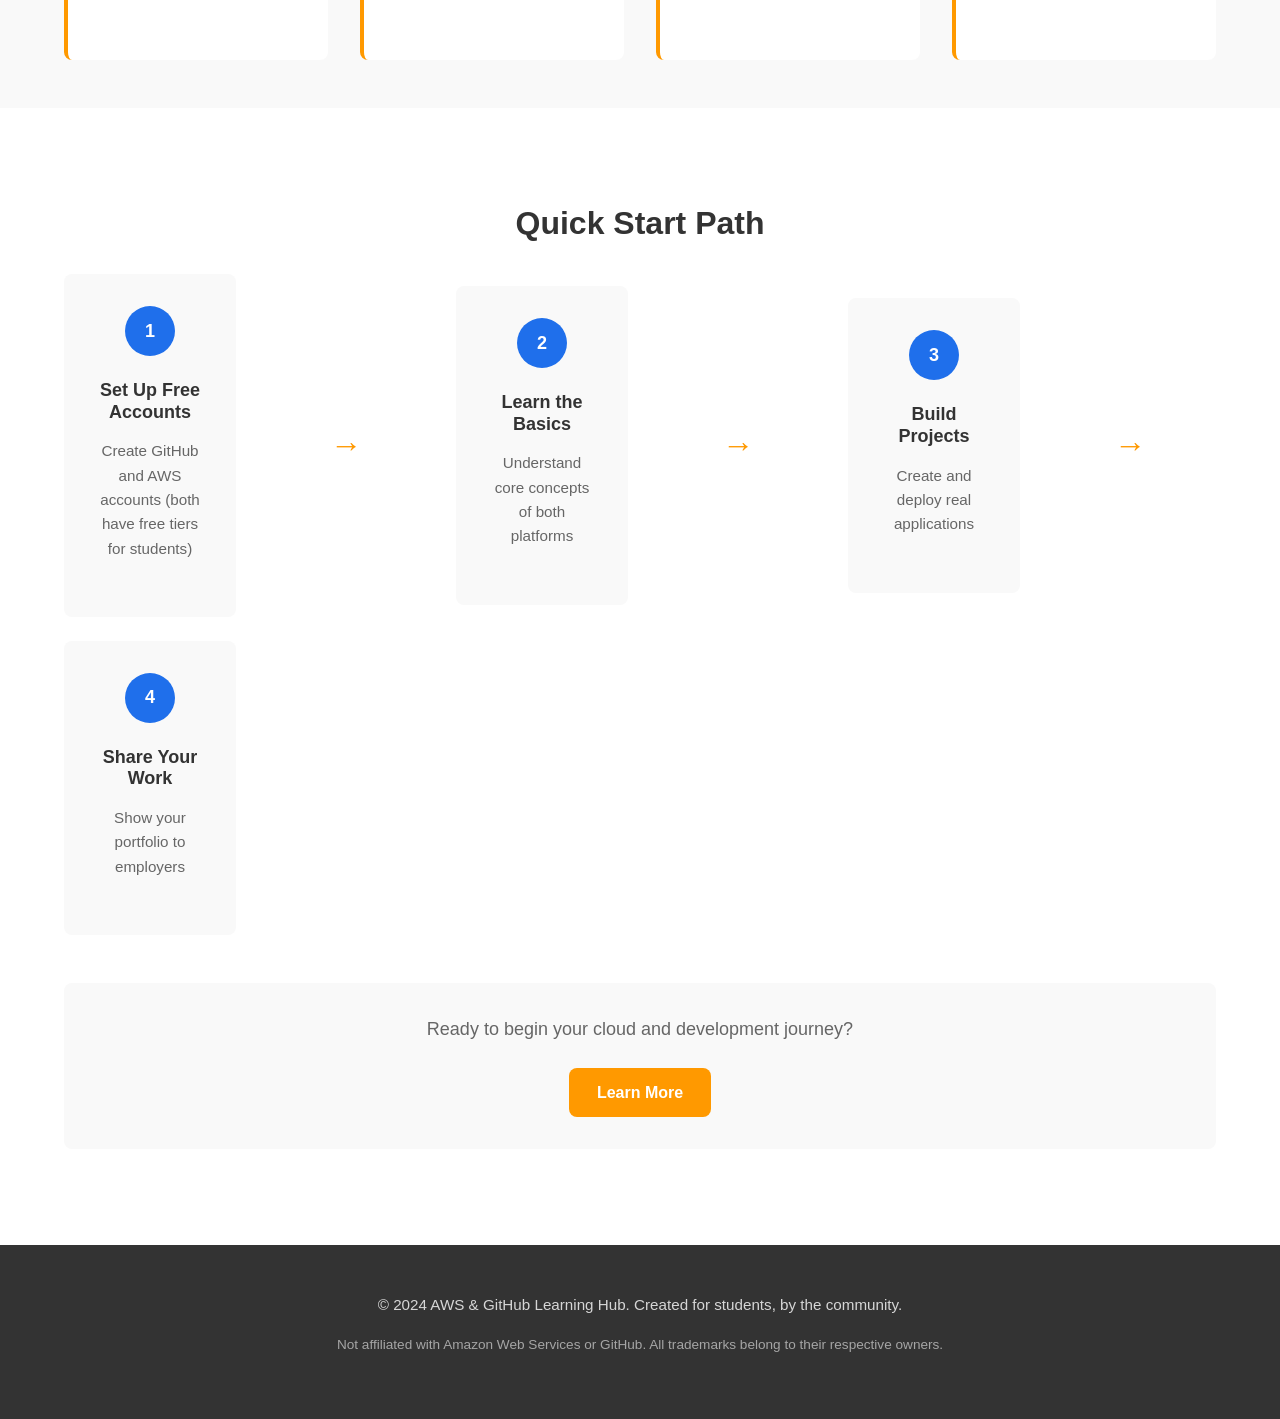
==== commit 0f96c7c0: "update" ====
--- a/index.html
+++ b/index.html
@@ -37,7 +37,7 @@
     <section class="hero">
       <div class="container">
         <div class="hero-content">
-          <h1>Master Cloud Computing & Version Control aaaaaaaaaaaa</h1>
+          <h1>Master Cloud Computing & Version Control</h1>
           <p>
             Learn AWS and GitHub fundamentals through student-friendly guides,
             tutorials, and practical examples.
@@ -62,7 +62,7 @@
             <div class="card-icon">☁️</div>
             <h3>Amazon Web Services (AWS)</h3>
             <p>
-              Learn to build, deploy, and scale applications using AWS cloudaa
+              Learn to build, deploy, and scale applications using AWS cloud
               services. From EC2 servers to serverless functions, master the
               tools used by companies worldwide.
             </p>
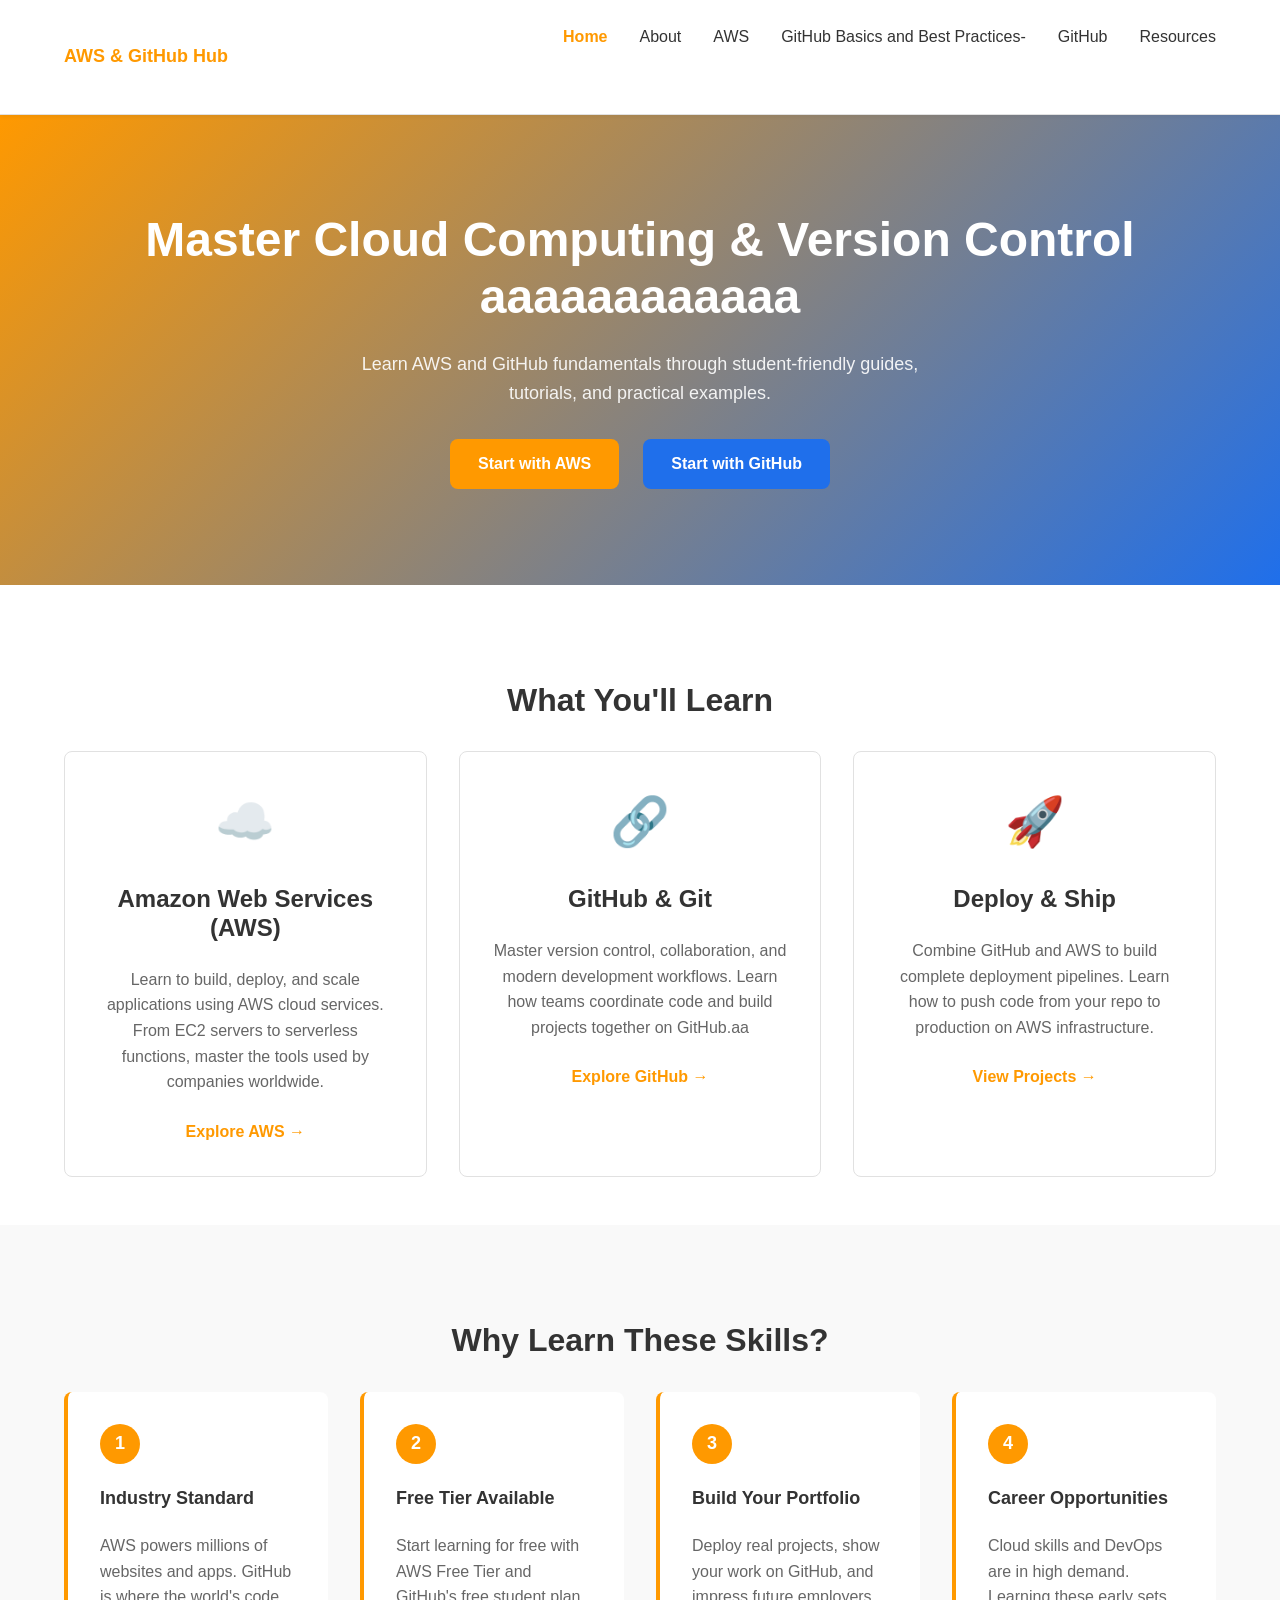
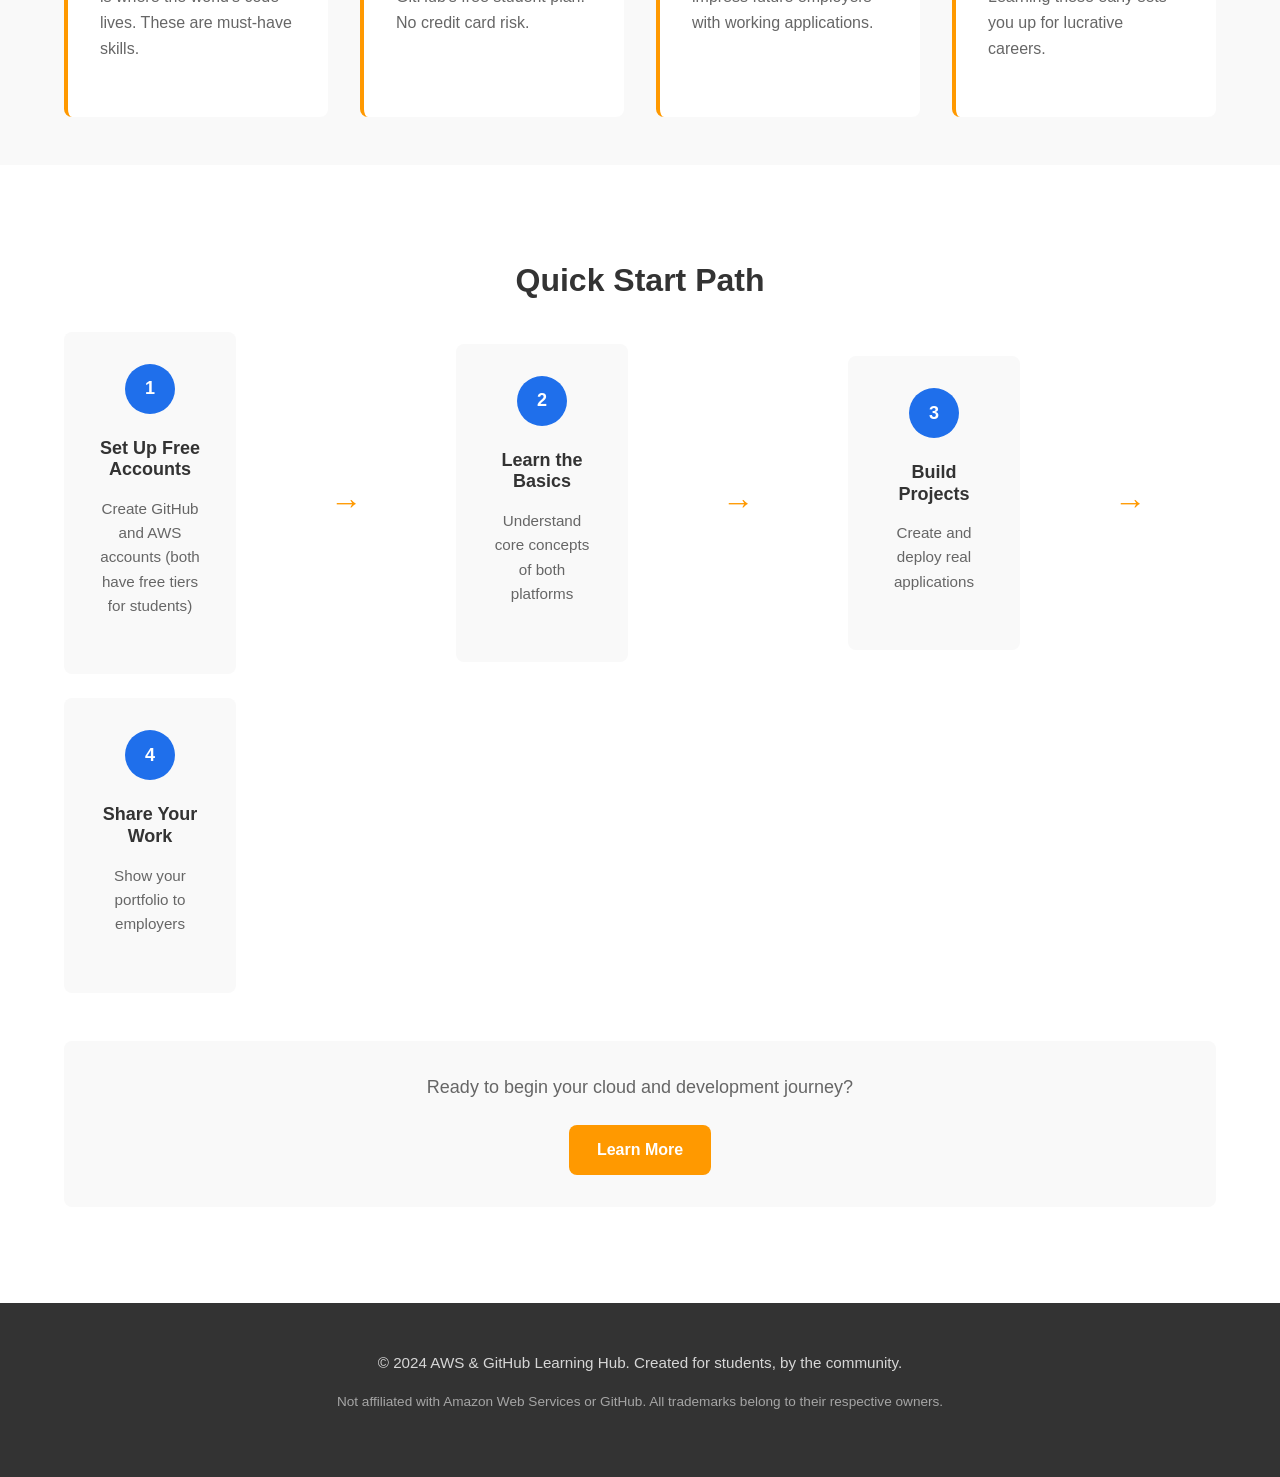
==== commit 06016ad0: "add deploy-s3-CloudFront.yml" ====
--- a/index.html
+++ b/index.html
@@ -37,7 +37,7 @@
     <section class="hero">
       <div class="container">
         <div class="hero-content">
-          <h1>Master Cloud Computing & Version Control</h1>
+          <h1>Master Cloud Computing & Version Control aaaaaaaaaaaa</h1>
           <p>
             Learn AWS and GitHub fundamentals through student-friendly guides,
             tutorials, and practical examples.
